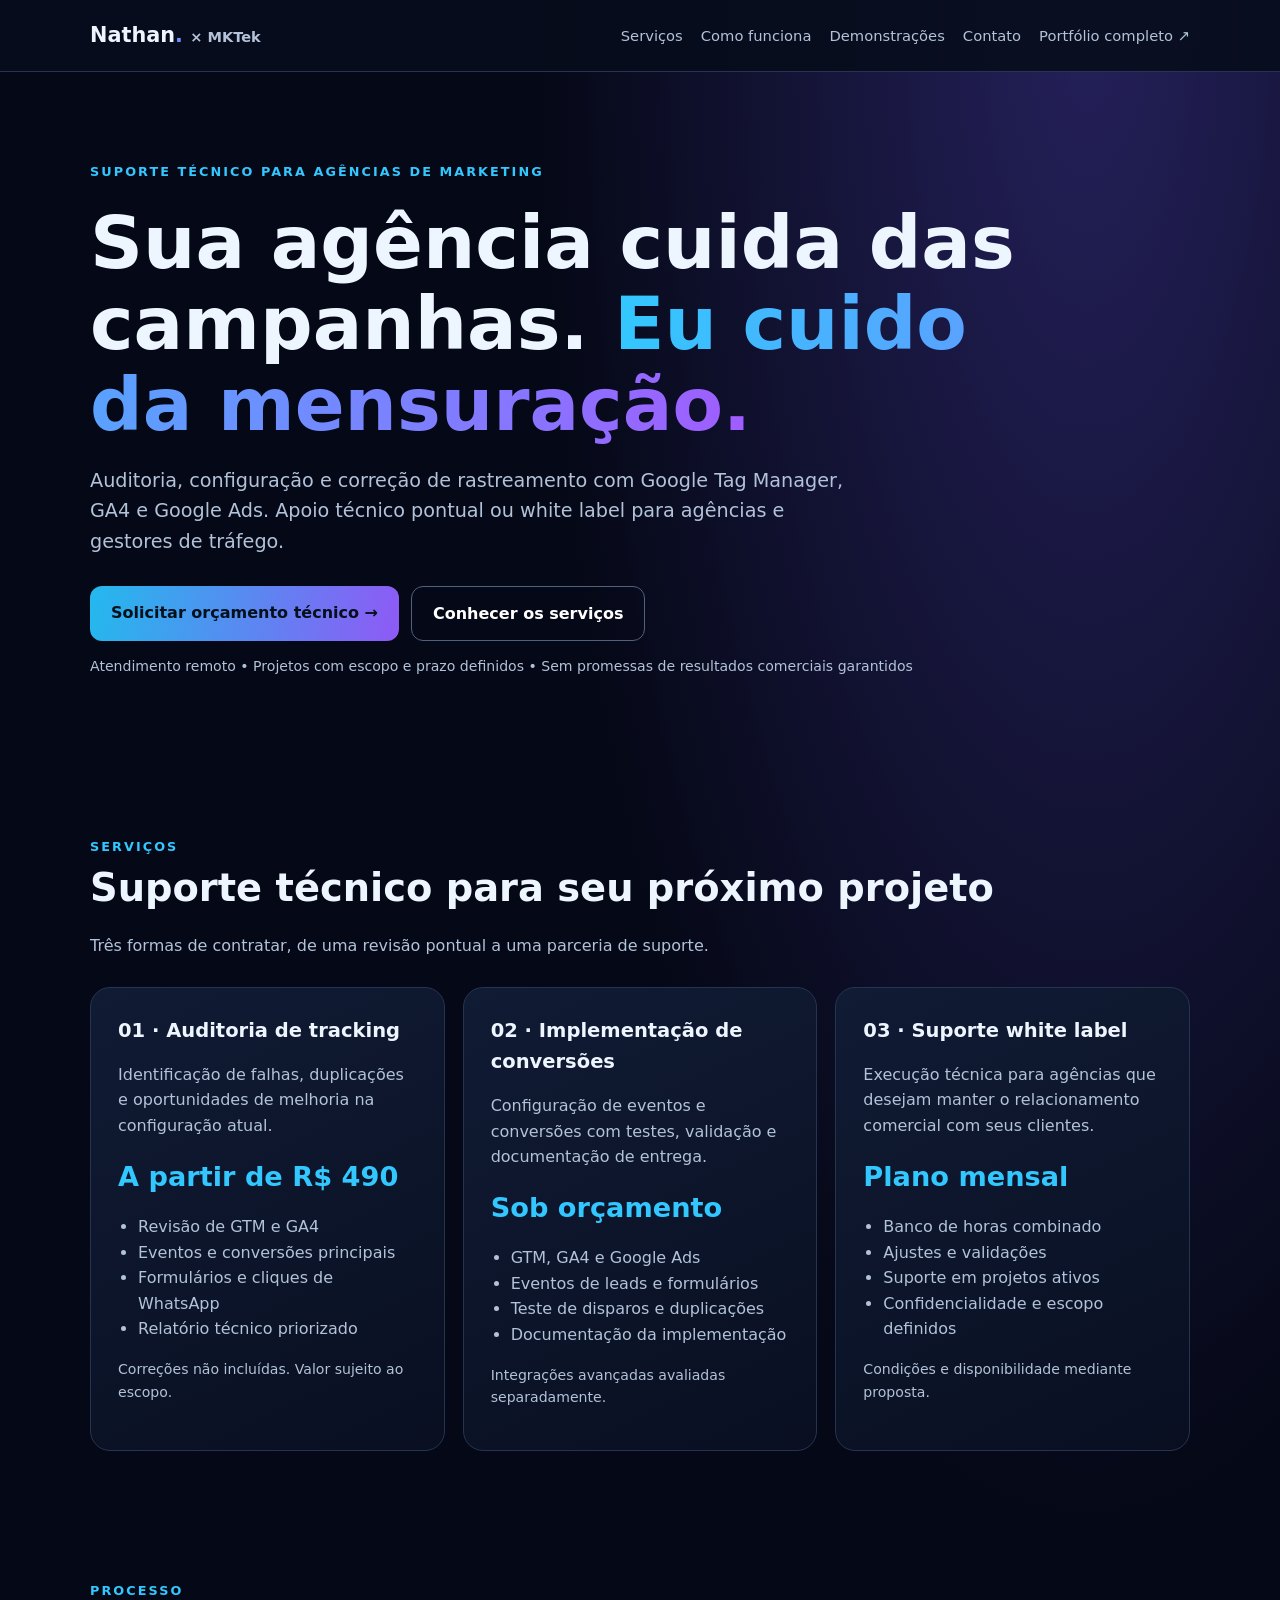
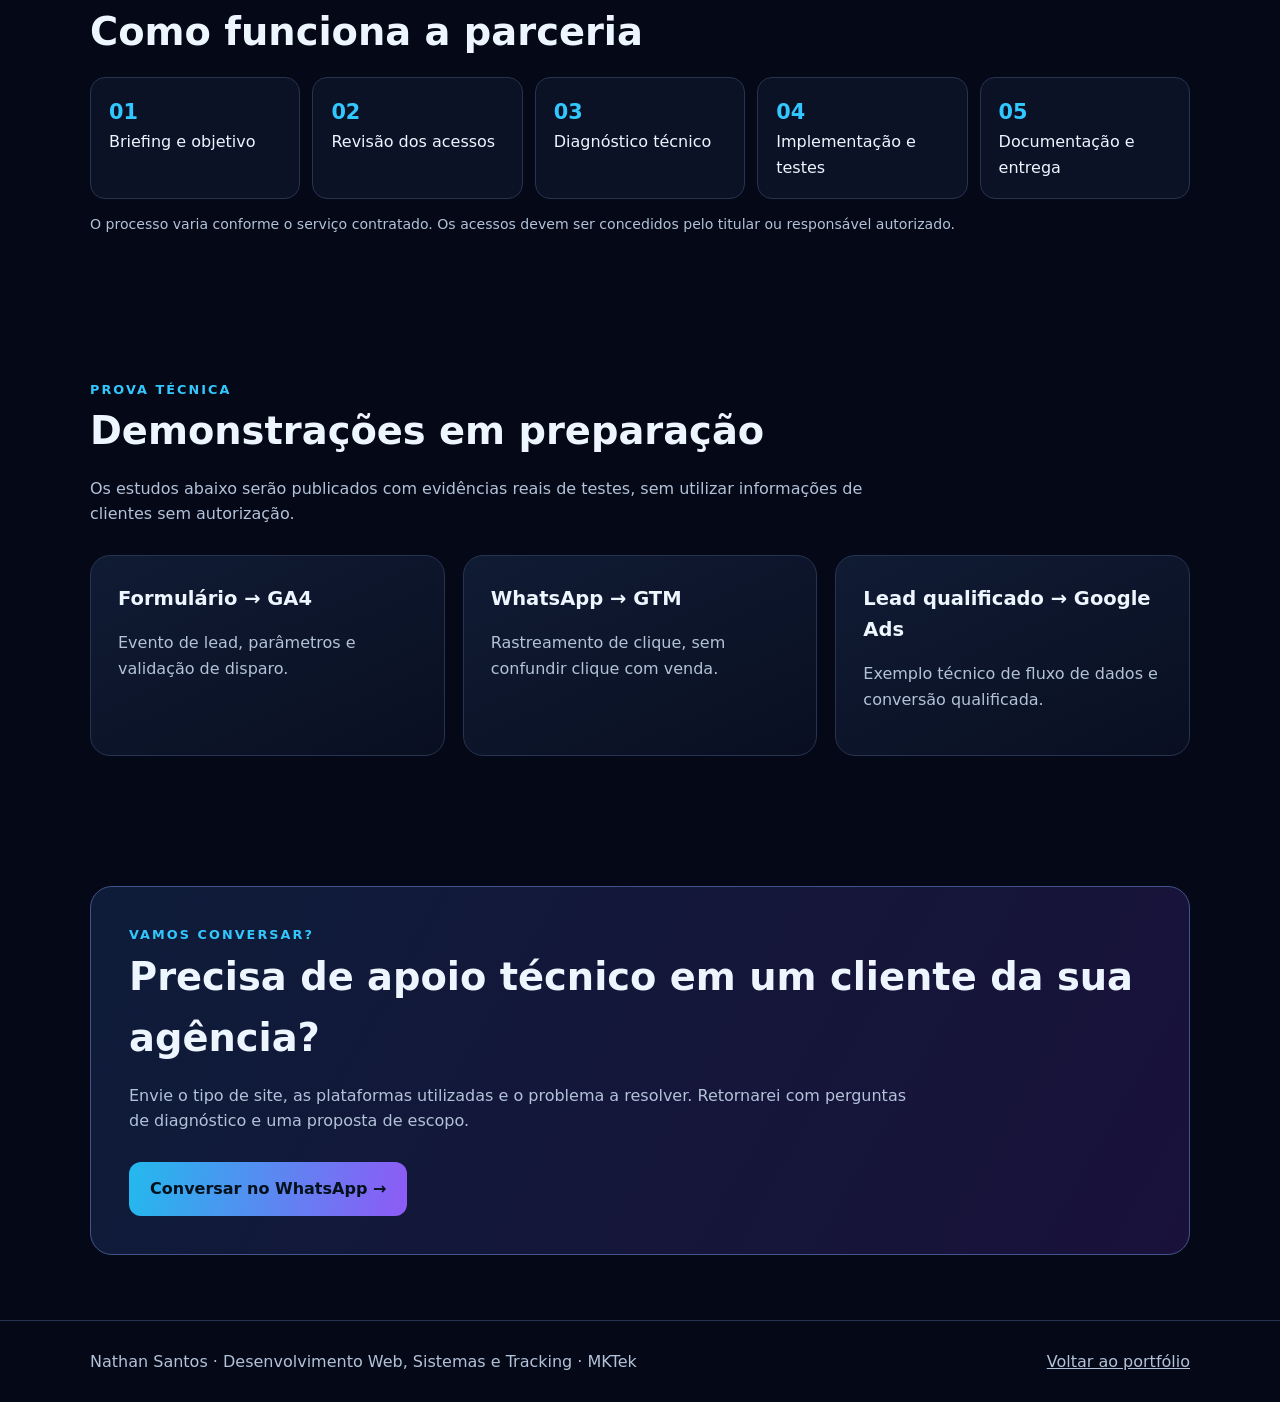
==== tracking.html @ 79e2ddb2 "Update tracking.html" ====
<!doctype html><html lang="pt-BR"><head>
  <!-- Google Tag Manager -->
<script>(function(w,d,s,l,i){w[l]=w[l]||[];w[l].push({'gtm.start':
new Date().getTime(),event:'gtm.js'});var f=d.getElementsByTagName(s)[0],
j=d.createElement(s),dl=l!='dataLayer'?'&l='+l:'';j.async=true;j.src=
'https://www.googletagmanager.com/gtm.js?id='+i+dl;f.parentNode.insertBefore(j,f);
})(window,document,'script','dataLayer','GTM-NJRKJF5J');</script>
<!-- End Google Tag Manager -->
  <meta charset="utf-8"><meta name="viewport" content="width=device-width,initial-scale=1">
<title>Tracking para Agências | Nathan Santos • MKTek</title>
<meta name="description" content="Suporte técnico em GTM, GA4, Google Ads e mensuração para agências de marketing. Auditoria, implementação e acompanhamento.">
<style>
:root{--bg:#050816;--card:#0d1428;--line:#273451;--txt:#edf5ff;--muted:#b2c2d8;--cyan:#32c8ff;--purple:#a15cff}
*{box-sizing:border-box}html{scroll-behavior:smooth}body{margin:0;background:radial-gradient(ellipse at 85% 0%,#24205a 0%,transparent 36%),var(--bg);color:var(--txt);font:16px/1.6 system-ui,-apple-system,Segoe UI,sans-serif}a{color:inherit}.wrap{width:min(1100px,92%);margin:auto}header{border-bottom:1px solid var(--line);background:#070d1ce8}nav{display:flex;align-items:center;justify-content:space-between;gap:16px;padding:19px 0}.brand{font-size:1.3rem;font-weight:800;text-decoration:none}.brand span,.grad{background:linear-gradient(95deg,var(--cyan),var(--purple));color:transparent;background-clip:text}.navlinks{display:flex;gap:18px;flex-wrap:wrap;font-size:.92rem}.navlinks a{text-decoration:none;color:var(--muted)}.navlinks a:hover{color:white}.hero{padding:90px 0 80px}.eyebrow{color:var(--cyan);font-weight:800;letter-spacing:.16em;font-size:.8rem}h1{font-size:clamp(2.4rem,6vw,4.6rem);line-height:1.1;max-width:940px;margin:20px 0}.lead{font-size:1.2rem;color:var(--muted);max-width:770px}.actions{display:flex;flex-wrap:wrap;gap:12px;margin-top:28px}.btn{display:inline-block;text-decoration:none;border-radius:12px;padding:14px 21px;background:linear-gradient(100deg,#23b9ed,#8e5af5);font-weight:800;color:#04111c}.btn.secondary{color:white;background:transparent;border:1px solid #52617c}section{padding:65px 0}h2{font-size:clamp(1.7rem,3vw,2.5rem);margin:0 0 14px}.intro{color:var(--muted);max-width:780px;margin:0 0 28px}.grid{display:grid;grid-template-columns:repeat(3,minmax(0,1fr));gap:18px}.card{background:linear-gradient(155deg,#101b34,#090f21);border:1px solid var(--line);border-radius:20px;padding:27px}.card h3{margin:0 0 10px;font-size:1.22rem}.card p,.card li{color:var(--muted)}.price{font-size:1.7rem;font-weight:800;color:var(--cyan);margin:14px 0}ul{padding-left:20px}.steps{display:grid;grid-template-columns:repeat(5,1fr);gap:12px}.step{border:1px solid var(--line);border-radius:15px;padding:18px;background:#0b1225}.step b{color:var(--cyan);display:block;font-size:1.3rem}.callout{padding:38px;border:1px solid #42558b;border-radius:22px;background:linear-gradient(120deg,#0e1c39,#19113a)}.small{font-size:.88rem;color:var(--muted)}footer{border-top:1px solid var(--line);padding:28px 0;color:var(--muted)}@media(max-width:800px){.grid{grid-template-columns:1fr}.steps{grid-template-columns:1fr 1fr}.hero{padding:60px 0}}@media(max-width:500px){.steps{grid-template-columns:1fr}nav{align-items:flex-start;flex-direction:column}}
</style></head><body>
  <!-- Google Tag Manager (noscript) -->
<noscript><iframe src="https://www.googletagmanager.com/ns.html?id=GTM-NJRKJF5J"
height="0" width="0" style="display:none;visibility:hidden"></iframe></noscript>
<!-- End Google Tag Manager (noscript) -->
<header><nav class="wrap"><a class="brand" href="https://nathanpsantos.github.io/Portfolio_Nathan/">Nathan<span>.</span> <small style="font-size:.7em;color:#b4c2da">× MKTek</small></a><div class="navlinks"><a href="#servicos">Serviços</a><a href="#processo">Como funciona</a><a href="#demonstracoes">Demonstrações</a><a href="#contato">Contato</a><a href="https://nathanpsantos.github.io/Portfolio_Nathan/">Portfólio completo ↗</a></div></nav></header>
<main><div class="wrap hero"><div class="eyebrow">SUPORTE TÉCNICO PARA AGÊNCIAS DE MARKETING</div><h1>Sua agência cuida das campanhas. <span class="grad">Eu cuido da mensuração.</span></h1><p class="lead">Auditoria, configuração e correção de rastreamento com Google Tag Manager, GA4 e Google Ads. Apoio técnico pontual ou white label para agências e gestores de tráfego.</p><div class="actions"><a class="btn" href="https://wa.me/5511998566270?text=Ol%C3%A1%2C%20Nathan%21%20Sou%20de%20uma%20ag%C3%AAncia%20de%20marketing%20e%20gostaria%20de%20conversar%20sobre%20suporte%20t%C3%A9cnico%20de%20tracking%20e%20mensura%C3%A7%C3%A3o." target="_blank" rel="noopener">Solicitar orçamento técnico →</a><a class="btn secondary" href="#servicos">Conhecer os serviços</a></div><p class="small">Atendimento remoto • Projetos com escopo e prazo definidos • Sem promessas de resultados comerciais garantidos</p></div>
<section id="servicos" class="wrap"><div class="eyebrow">SERVIÇOS</div><h2>Suporte técnico para seu próximo projeto</h2><p class="intro">Três formas de contratar, de uma revisão pontual a uma parceria de suporte.</p><div class="grid">
<article class="card"><h3>01 · Auditoria de tracking</h3><p>Identificação de falhas, duplicações e oportunidades de melhoria na configuração atual.</p><div class="price">A partir de R$ 490</div><ul><li>Revisão de GTM e GA4</li><li>Eventos e conversões principais</li><li>Formulários e cliques de WhatsApp</li><li>Relatório técnico priorizado</li></ul><p class="small">Correções não incluídas. Valor sujeito ao escopo.</p></article>
<article class="card"><h3>02 · Implementação de conversões</h3><p>Configuração de eventos e conversões com testes, validação e documentação de entrega.</p><div class="price">Sob orçamento</div><ul><li>GTM, GA4 e Google Ads</li><li>Eventos de leads e formulários</li><li>Teste de disparos e duplicações</li><li>Documentação da implementação</li></ul><p class="small">Integrações avançadas avaliadas separadamente.</p></article>
<article class="card"><h3>03 · Suporte white label</h3><p>Execução técnica para agências que desejam manter o relacionamento comercial com seus clientes.</p><div class="price">Plano mensal</div><ul><li>Banco de horas combinado</li><li>Ajustes e validações</li><li>Suporte em projetos ativos</li><li>Confidencialidade e escopo definidos</li></ul><p class="small">Condições e disponibilidade mediante proposta.</p></article>
</div></section>
<section id="processo" class="wrap"><div class="eyebrow">PROCESSO</div><h2>Como funciona a parceria</h2><div class="steps"><div class="step"><b>01</b>Briefing e objetivo</div><div class="step"><b>02</b>Revisão dos acessos</div><div class="step"><b>03</b>Diagnóstico técnico</div><div class="step"><b>04</b>Implementação e testes</div><div class="step"><b>05</b>Documentação e entrega</div></div><p class="small">O processo varia conforme o serviço contratado. Os acessos devem ser concedidos pelo titular ou responsável autorizado.</p></section>
<section id="demonstracoes" class="wrap"><div class="eyebrow">PROVA TÉCNICA</div><h2>Demonstrações em preparação</h2><p class="intro">Os estudos abaixo serão publicados com evidências reais de testes, sem utilizar informações de clientes sem autorização.</p><div class="grid"><div class="card"><h3>Formulário → GA4</h3><p>Evento de lead, parâmetros e validação de disparo.</p></div><div class="card"><h3>WhatsApp → GTM</h3><p>Rastreamento de clique, sem confundir clique com venda.</p></div><div class="card"><h3>Lead qualificado → Google Ads</h3><p>Exemplo técnico de fluxo de dados e conversão qualificada.</p></div></div></section>
<section id="contato" class="wrap"><div class="callout"><div class="eyebrow">VAMOS CONVERSAR?</div><h2>Precisa de apoio técnico em um cliente da sua agência?</h2><p class="intro">Envie o tipo de site, as plataformas utilizadas e o problema a resolver. Retornarei com perguntas de diagnóstico e uma proposta de escopo.</p><a class="btn" href="https://wa.me/5511998566270?text=Ol%C3%A1%2C%20Nathan%21%20Sou%20de%20uma%20ag%C3%AAncia%20de%20marketing%20e%20gostaria%20de%20conversar%20sobre%20suporte%20t%C3%A9cnico%20de%20tracking%20e%20mensura%C3%A7%C3%A3o." target="_blank" rel="noopener">Conversar no WhatsApp →</a></div></section></main>
<footer><div class="wrap">Nathan Santos · Desenvolvimento Web, Sistemas e Tracking · MKTek <span style="float:right"><a href="https://nathanpsantos.github.io/Portfolio_Nathan/">Voltar ao portfólio</a></span></div></footer>
</body></html>
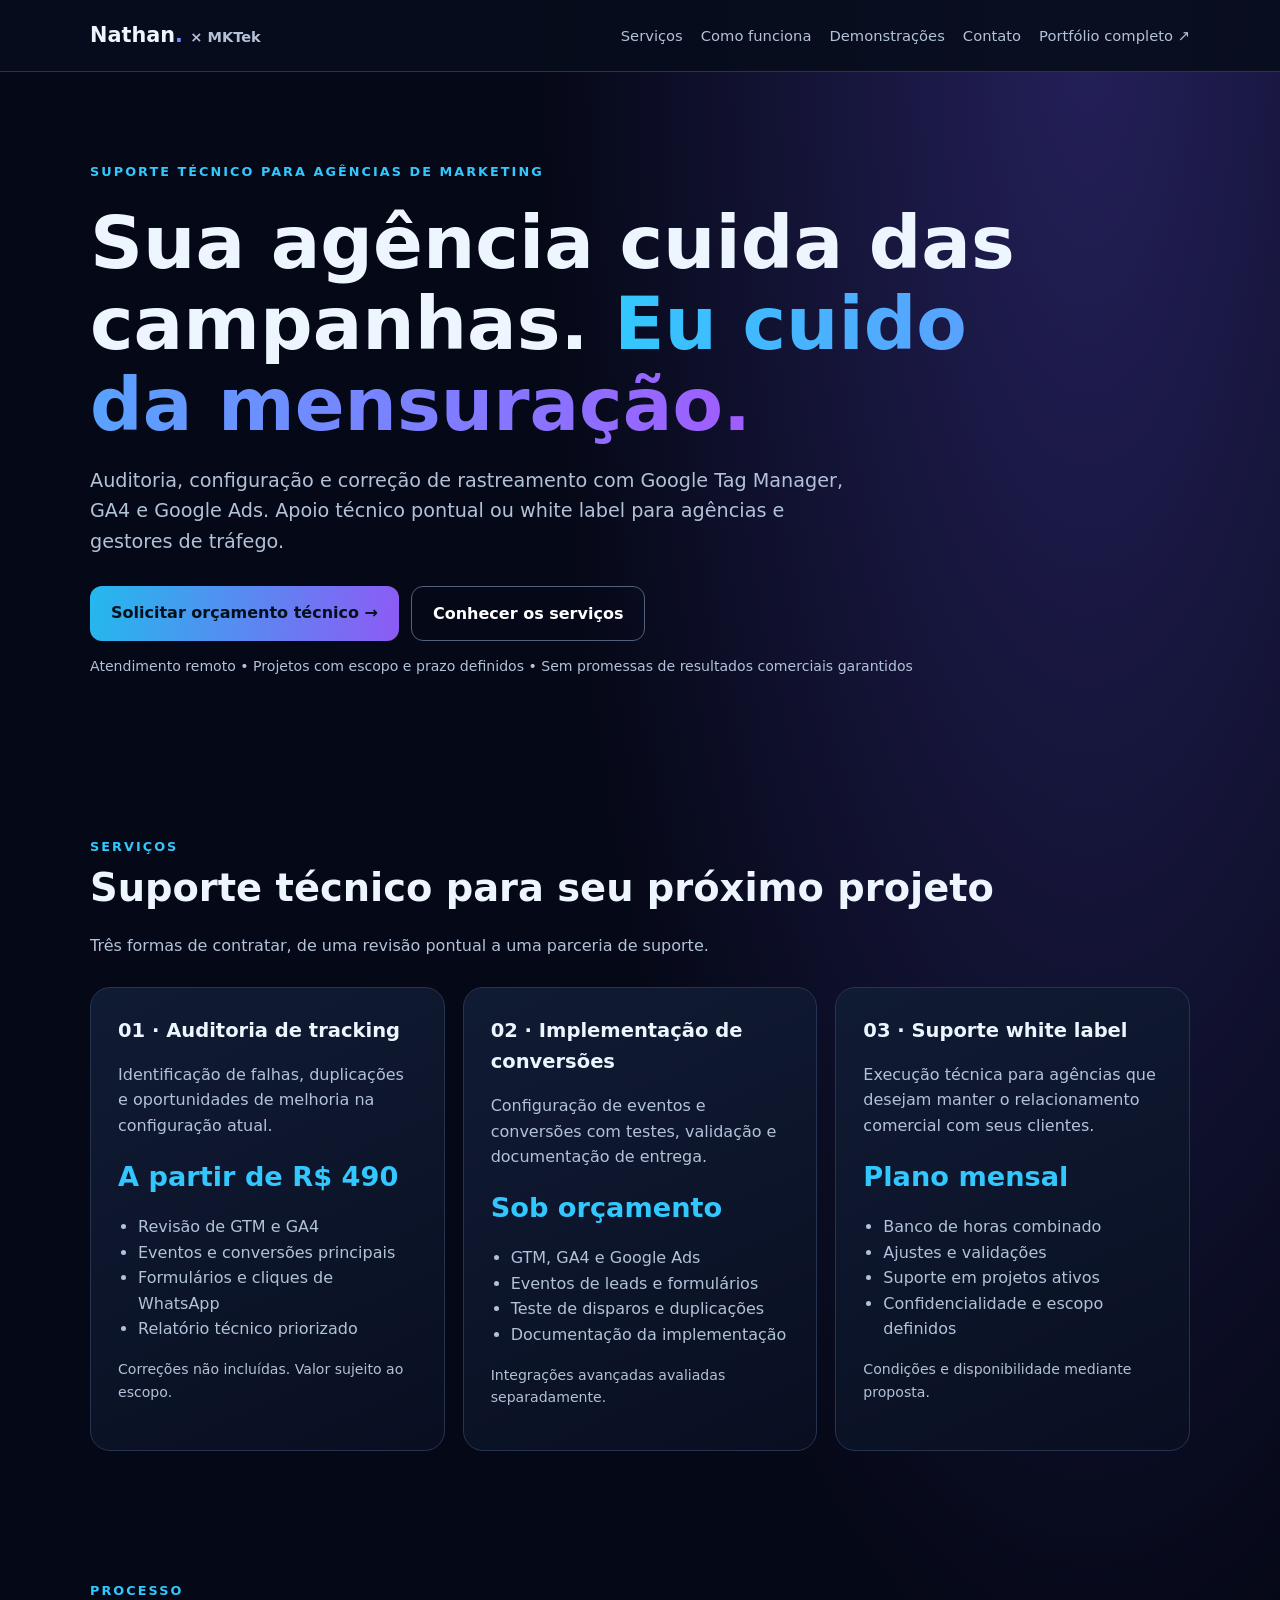
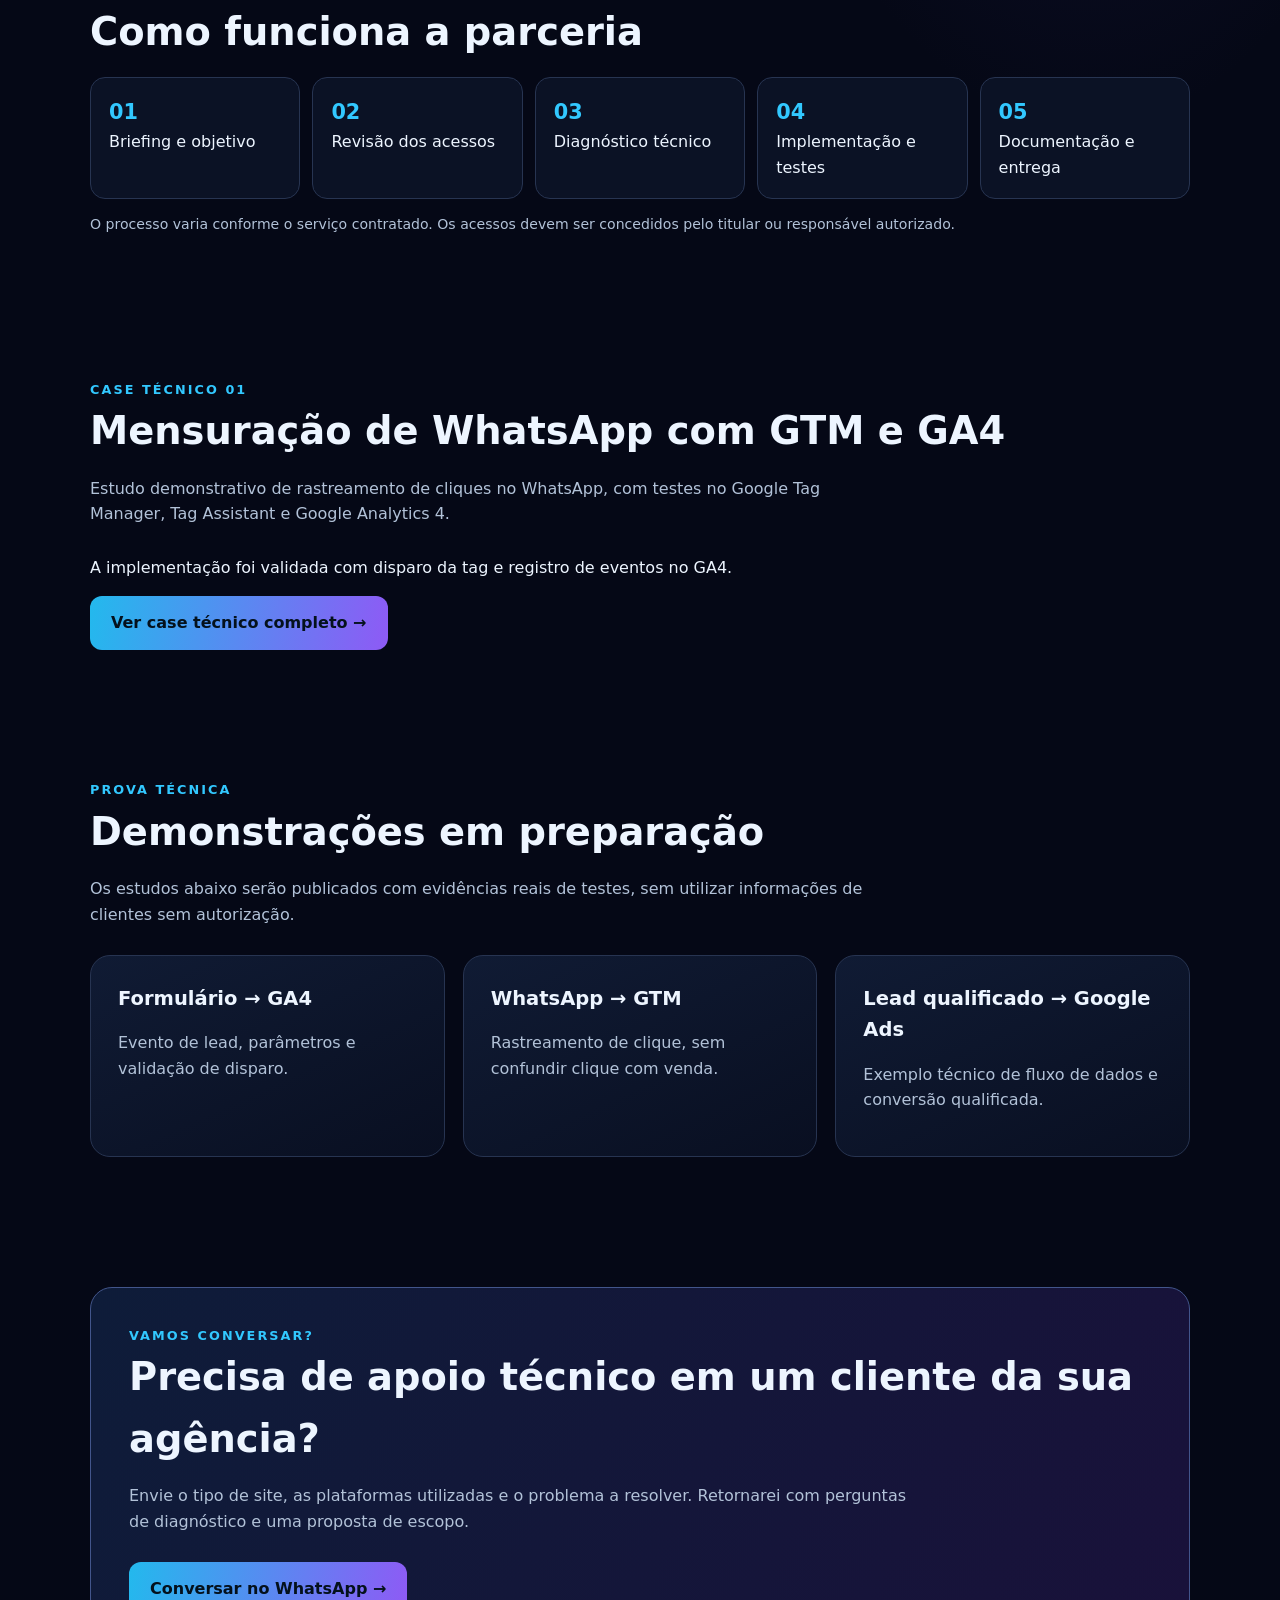
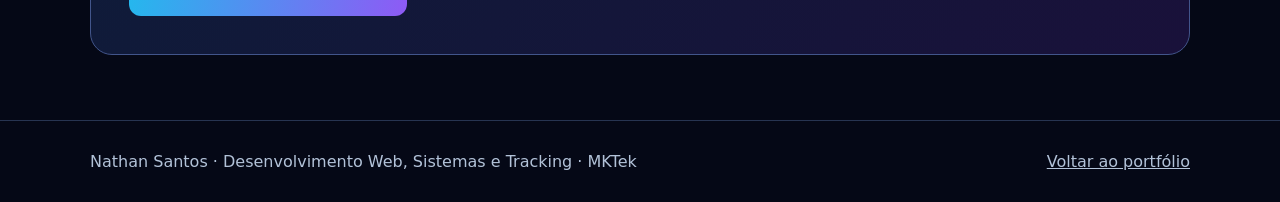
==== commit b0b09802: "Update tracking.html" ====
--- a/tracking.html
+++ b/tracking.html
@@ -25,6 +25,29 @@
 <article class="card"><h3>03 · Suporte white label</h3><p>Execução técnica para agências que desejam manter o relacionamento comercial com seus clientes.</p><div class="price">Plano mensal</div><ul><li>Banco de horas combinado</li><li>Ajustes e validações</li><li>Suporte em projetos ativos</li><li>Confidencialidade e escopo definidos</li></ul><p class="small">Condições e disponibilidade mediante proposta.</p></article>
 </div></section>
 <section id="processo" class="wrap"><div class="eyebrow">PROCESSO</div><h2>Como funciona a parceria</h2><div class="steps"><div class="step"><b>01</b>Briefing e objetivo</div><div class="step"><b>02</b>Revisão dos acessos</div><div class="step"><b>03</b>Diagnóstico técnico</div><div class="step"><b>04</b>Implementação e testes</div><div class="step"><b>05</b>Documentação e entrega</div></div><p class="small">O processo varia conforme o serviço contratado. Os acessos devem ser concedidos pelo titular ou responsável autorizado.</p></section>
+<section id="case-tecnico" class="wrap">
+  <div class="eyebrow">CASE TÉCNICO 01</div>
+
+  <h2>Mensuração de WhatsApp com GTM e GA4</h2>
+
+  <p class="intro">
+    Estudo demonstrativo de rastreamento de cliques
+    no WhatsApp, com testes no Google Tag Manager,
+    Tag Assistant e Google Analytics 4.
+  </p>
+
+  <p>
+    A implementação foi validada com disparo da tag
+    e registro de eventos no GA4.
+  </p>
+
+  <a
+    href="case-tracking-whatsapp.html"
+    class="btn"
+  >
+    Ver case técnico completo →
+  </a>
+</section>
 <section id="demonstracoes" class="wrap"><div class="eyebrow">PROVA TÉCNICA</div><h2>Demonstrações em preparação</h2><p class="intro">Os estudos abaixo serão publicados com evidências reais de testes, sem utilizar informações de clientes sem autorização.</p><div class="grid"><div class="card"><h3>Formulário → GA4</h3><p>Evento de lead, parâmetros e validação de disparo.</p></div><div class="card"><h3>WhatsApp → GTM</h3><p>Rastreamento de clique, sem confundir clique com venda.</p></div><div class="card"><h3>Lead qualificado → Google Ads</h3><p>Exemplo técnico de fluxo de dados e conversão qualificada.</p></div></div></section>
 <section id="contato" class="wrap"><div class="callout"><div class="eyebrow">VAMOS CONVERSAR?</div><h2>Precisa de apoio técnico em um cliente da sua agência?</h2><p class="intro">Envie o tipo de site, as plataformas utilizadas e o problema a resolver. Retornarei com perguntas de diagnóstico e uma proposta de escopo.</p><a class="btn" href="https://wa.me/5511998566270?text=Ol%C3%A1%2C%20Nathan%21%20Sou%20de%20uma%20ag%C3%AAncia%20de%20marketing%20e%20gostaria%20de%20conversar%20sobre%20suporte%20t%C3%A9cnico%20de%20tracking%20e%20mensura%C3%A7%C3%A3o." target="_blank" rel="noopener">Conversar no WhatsApp →</a></div></section></main>
 <footer><div class="wrap">Nathan Santos · Desenvolvimento Web, Sistemas e Tracking · MKTek <span style="float:right"><a href="https://nathanpsantos.github.io/Portfolio_Nathan/">Voltar ao portfólio</a></span></div></footer>
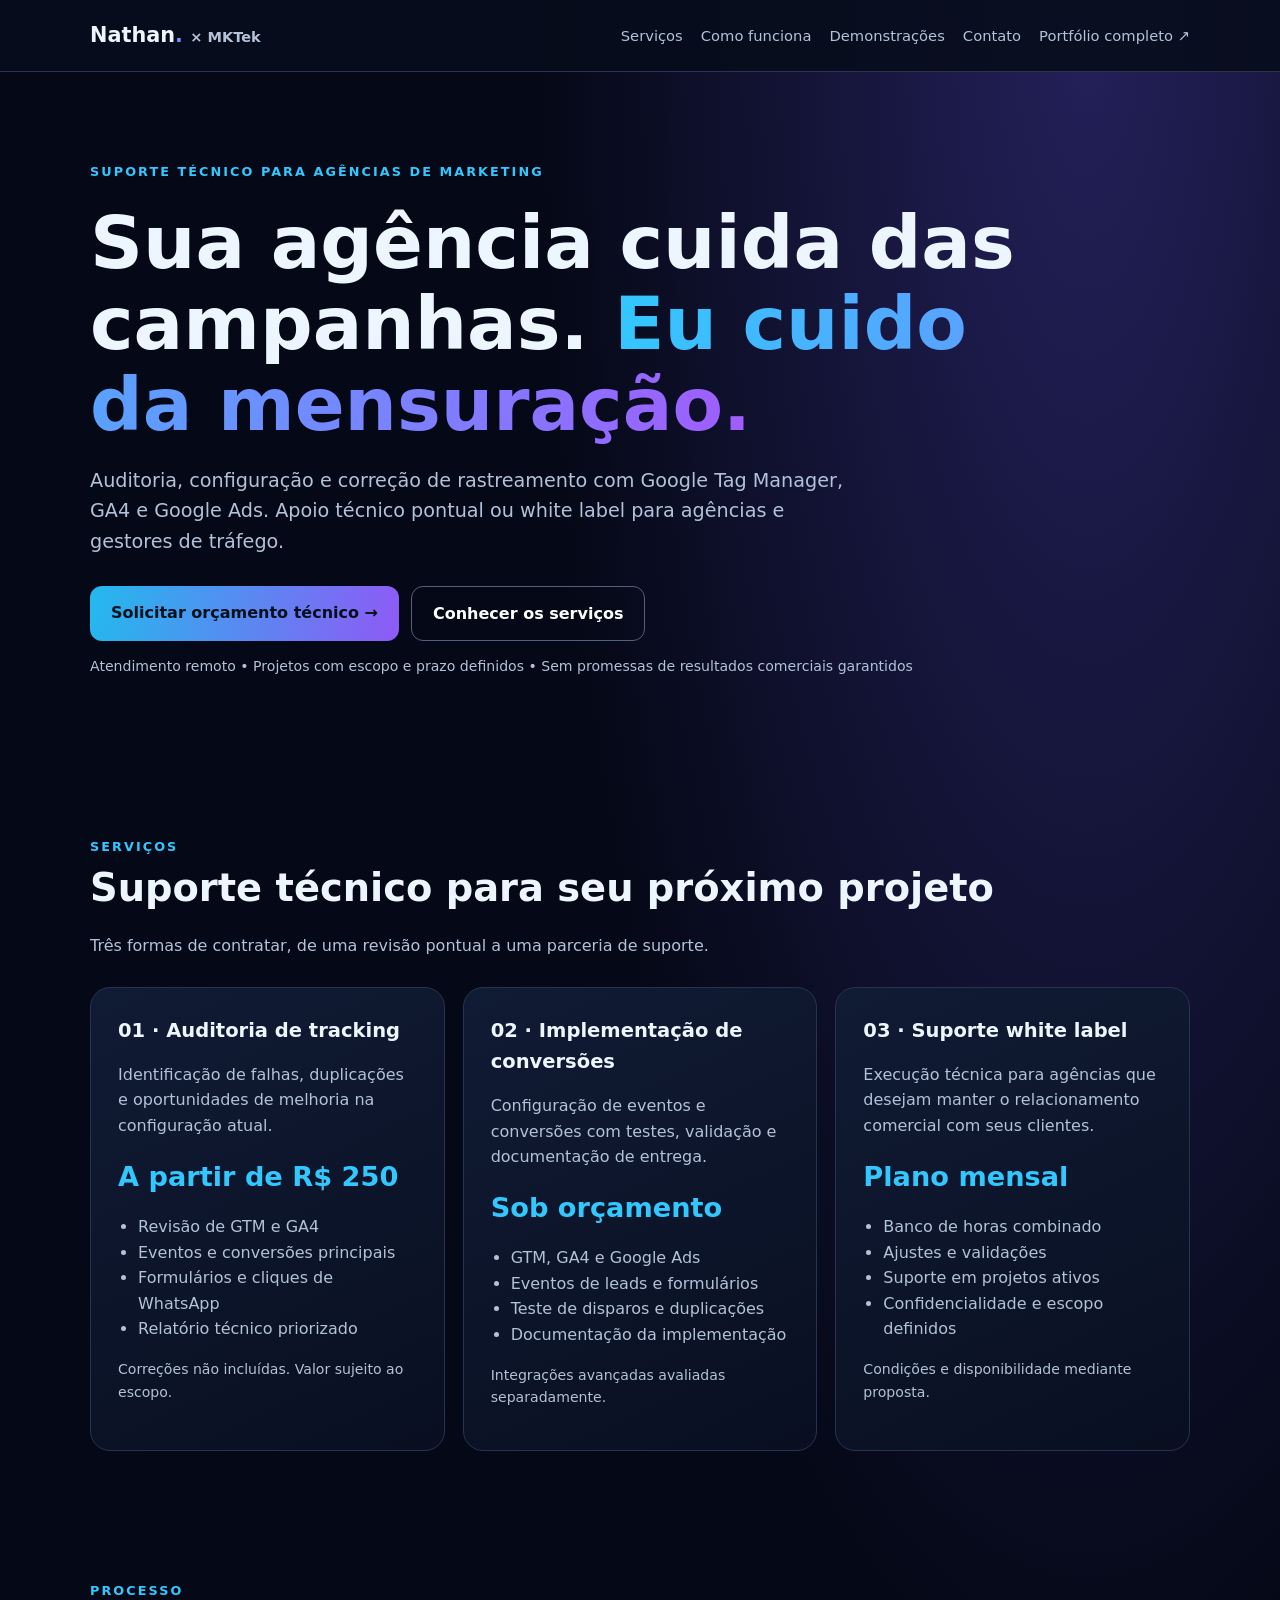
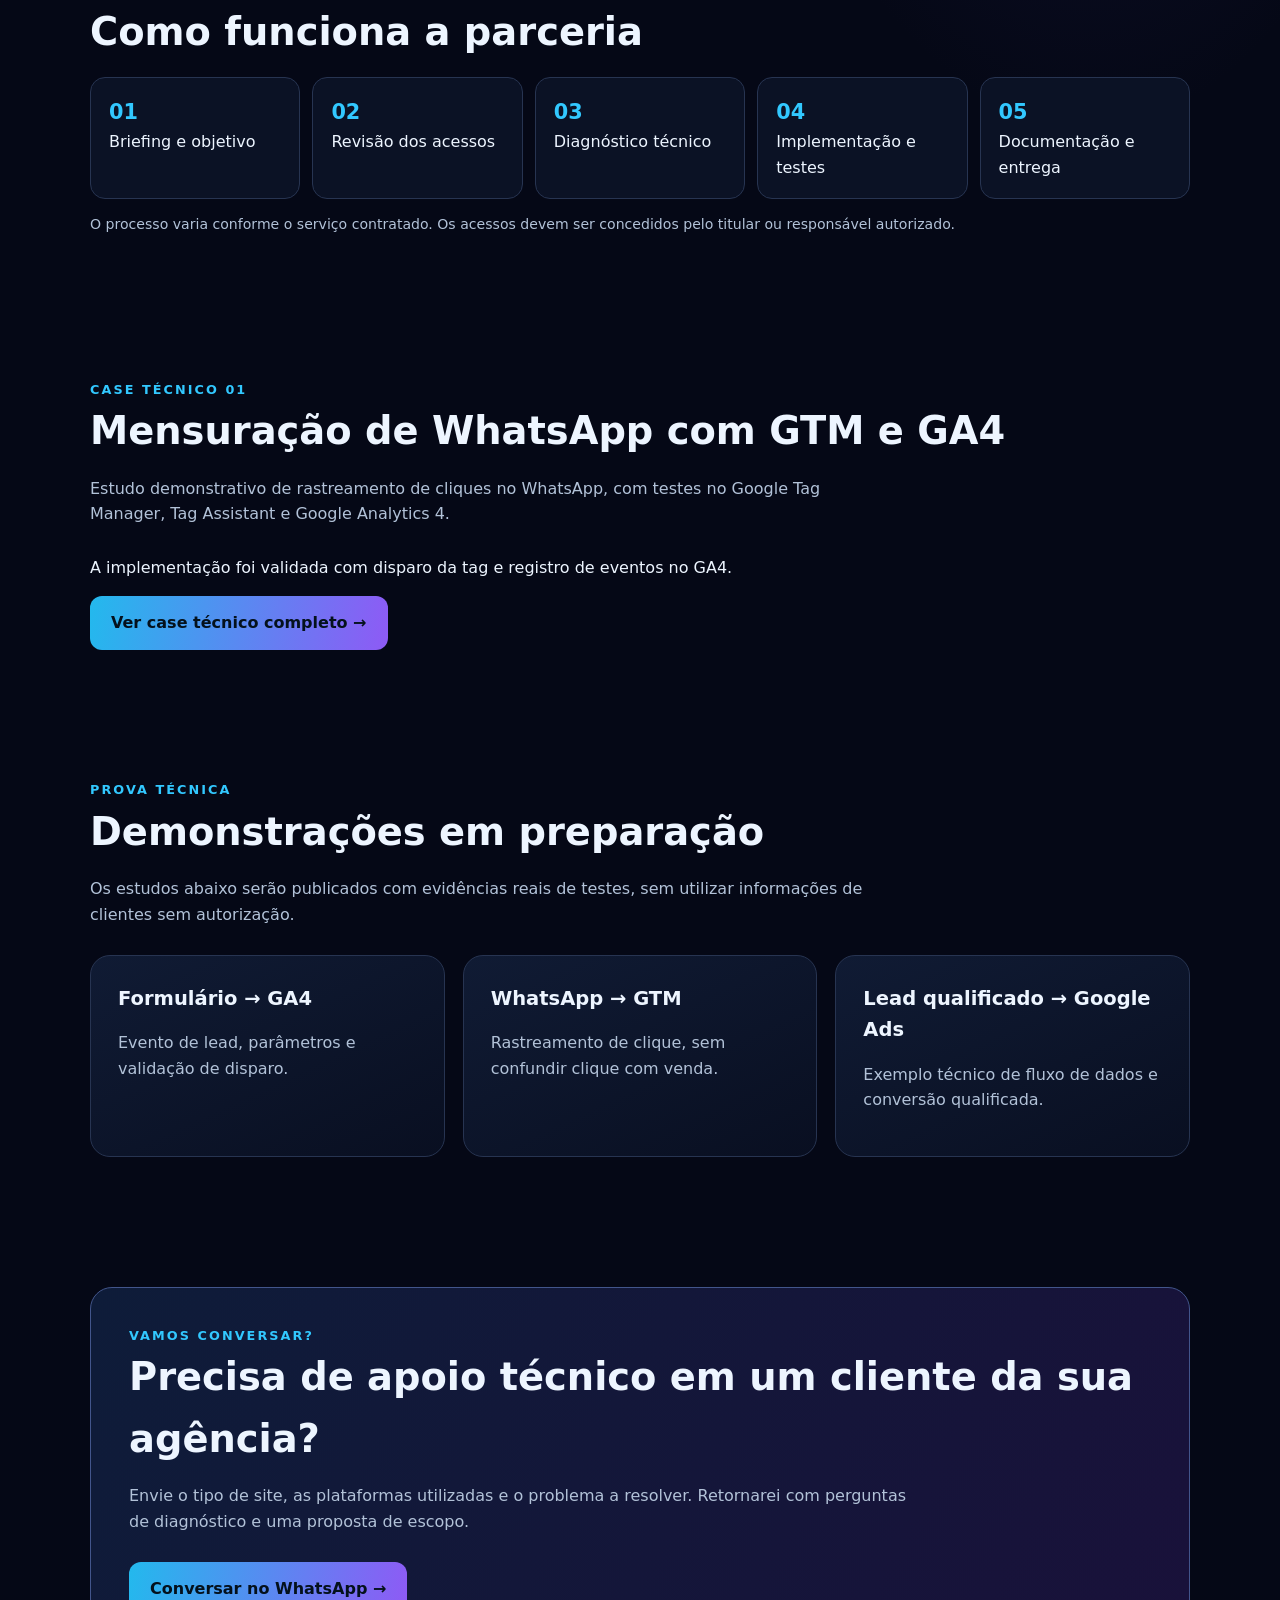
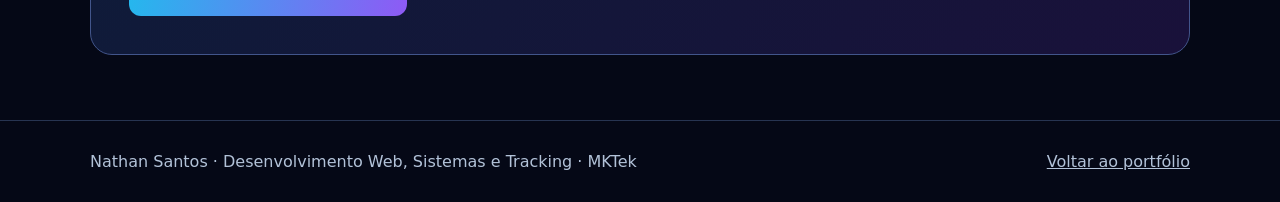
==== commit ddc103cd: "Update tracking.html" ====
--- a/tracking.html
+++ b/tracking.html
@@ -20,7 +20,7 @@
 <header><nav class="wrap"><a class="brand" href="https://nathanpsantos.github.io/Portfolio_Nathan/">Nathan<span>.</span> <small style="font-size:.7em;color:#b4c2da">× MKTek</small></a><div class="navlinks"><a href="#servicos">Serviços</a><a href="#processo">Como funciona</a><a href="#demonstracoes">Demonstrações</a><a href="#contato">Contato</a><a href="https://nathanpsantos.github.io/Portfolio_Nathan/">Portfólio completo ↗</a></div></nav></header>
 <main><div class="wrap hero"><div class="eyebrow">SUPORTE TÉCNICO PARA AGÊNCIAS DE MARKETING</div><h1>Sua agência cuida das campanhas. <span class="grad">Eu cuido da mensuração.</span></h1><p class="lead">Auditoria, configuração e correção de rastreamento com Google Tag Manager, GA4 e Google Ads. Apoio técnico pontual ou white label para agências e gestores de tráfego.</p><div class="actions"><a class="btn" href="https://wa.me/5511998566270?text=Ol%C3%A1%2C%20Nathan%21%20Sou%20de%20uma%20ag%C3%AAncia%20de%20marketing%20e%20gostaria%20de%20conversar%20sobre%20suporte%20t%C3%A9cnico%20de%20tracking%20e%20mensura%C3%A7%C3%A3o." target="_blank" rel="noopener">Solicitar orçamento técnico →</a><a class="btn secondary" href="#servicos">Conhecer os serviços</a></div><p class="small">Atendimento remoto • Projetos com escopo e prazo definidos • Sem promessas de resultados comerciais garantidos</p></div>
 <section id="servicos" class="wrap"><div class="eyebrow">SERVIÇOS</div><h2>Suporte técnico para seu próximo projeto</h2><p class="intro">Três formas de contratar, de uma revisão pontual a uma parceria de suporte.</p><div class="grid">
-<article class="card"><h3>01 · Auditoria de tracking</h3><p>Identificação de falhas, duplicações e oportunidades de melhoria na configuração atual.</p><div class="price">A partir de R$ 490</div><ul><li>Revisão de GTM e GA4</li><li>Eventos e conversões principais</li><li>Formulários e cliques de WhatsApp</li><li>Relatório técnico priorizado</li></ul><p class="small">Correções não incluídas. Valor sujeito ao escopo.</p></article>
+<article class="card"><h3>01 · Auditoria de tracking</h3><p>Identificação de falhas, duplicações e oportunidades de melhoria na configuração atual.</p><div class="price">A partir de R$ 250</div><ul><li>Revisão de GTM e GA4</li><li>Eventos e conversões principais</li><li>Formulários e cliques de WhatsApp</li><li>Relatório técnico priorizado</li></ul><p class="small">Correções não incluídas. Valor sujeito ao escopo.</p></article>
 <article class="card"><h3>02 · Implementação de conversões</h3><p>Configuração de eventos e conversões com testes, validação e documentação de entrega.</p><div class="price">Sob orçamento</div><ul><li>GTM, GA4 e Google Ads</li><li>Eventos de leads e formulários</li><li>Teste de disparos e duplicações</li><li>Documentação da implementação</li></ul><p class="small">Integrações avançadas avaliadas separadamente.</p></article>
 <article class="card"><h3>03 · Suporte white label</h3><p>Execução técnica para agências que desejam manter o relacionamento comercial com seus clientes.</p><div class="price">Plano mensal</div><ul><li>Banco de horas combinado</li><li>Ajustes e validações</li><li>Suporte em projetos ativos</li><li>Confidencialidade e escopo definidos</li></ul><p class="small">Condições e disponibilidade mediante proposta.</p></article>
 </div></section>
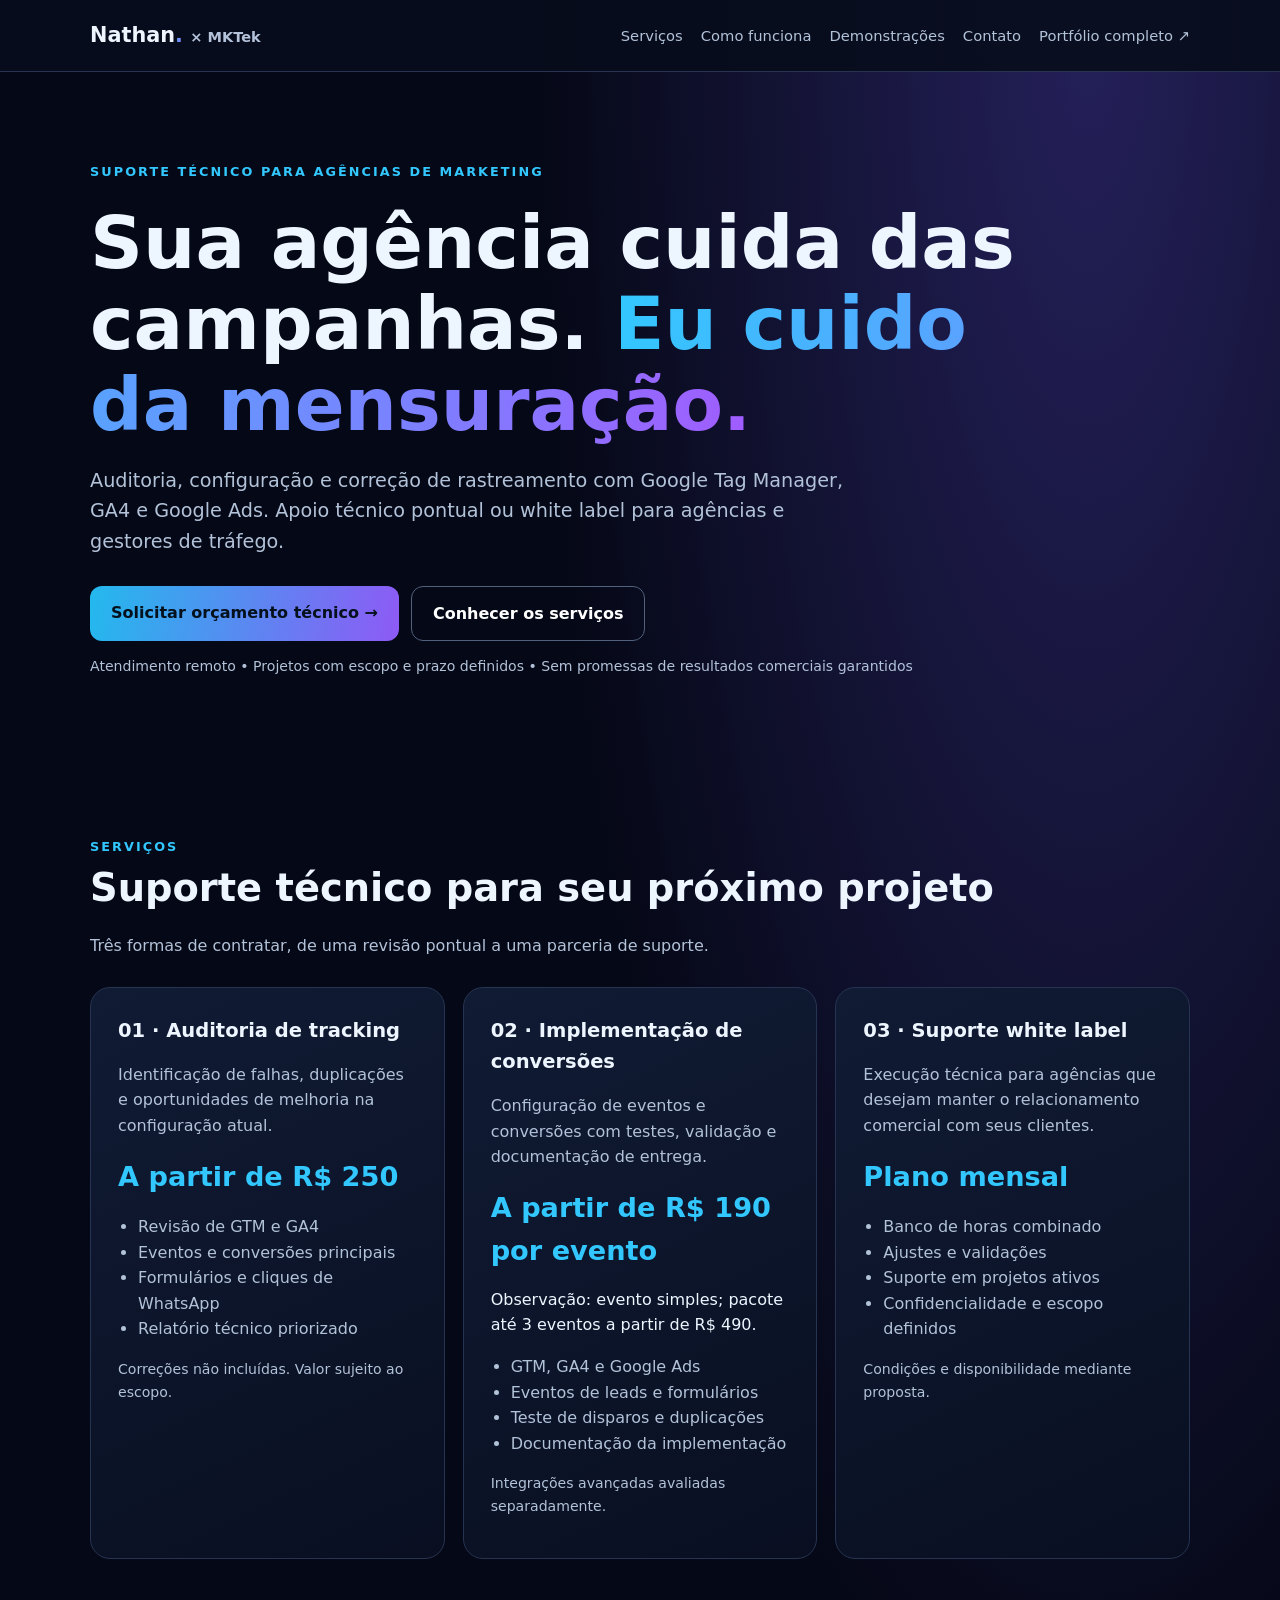
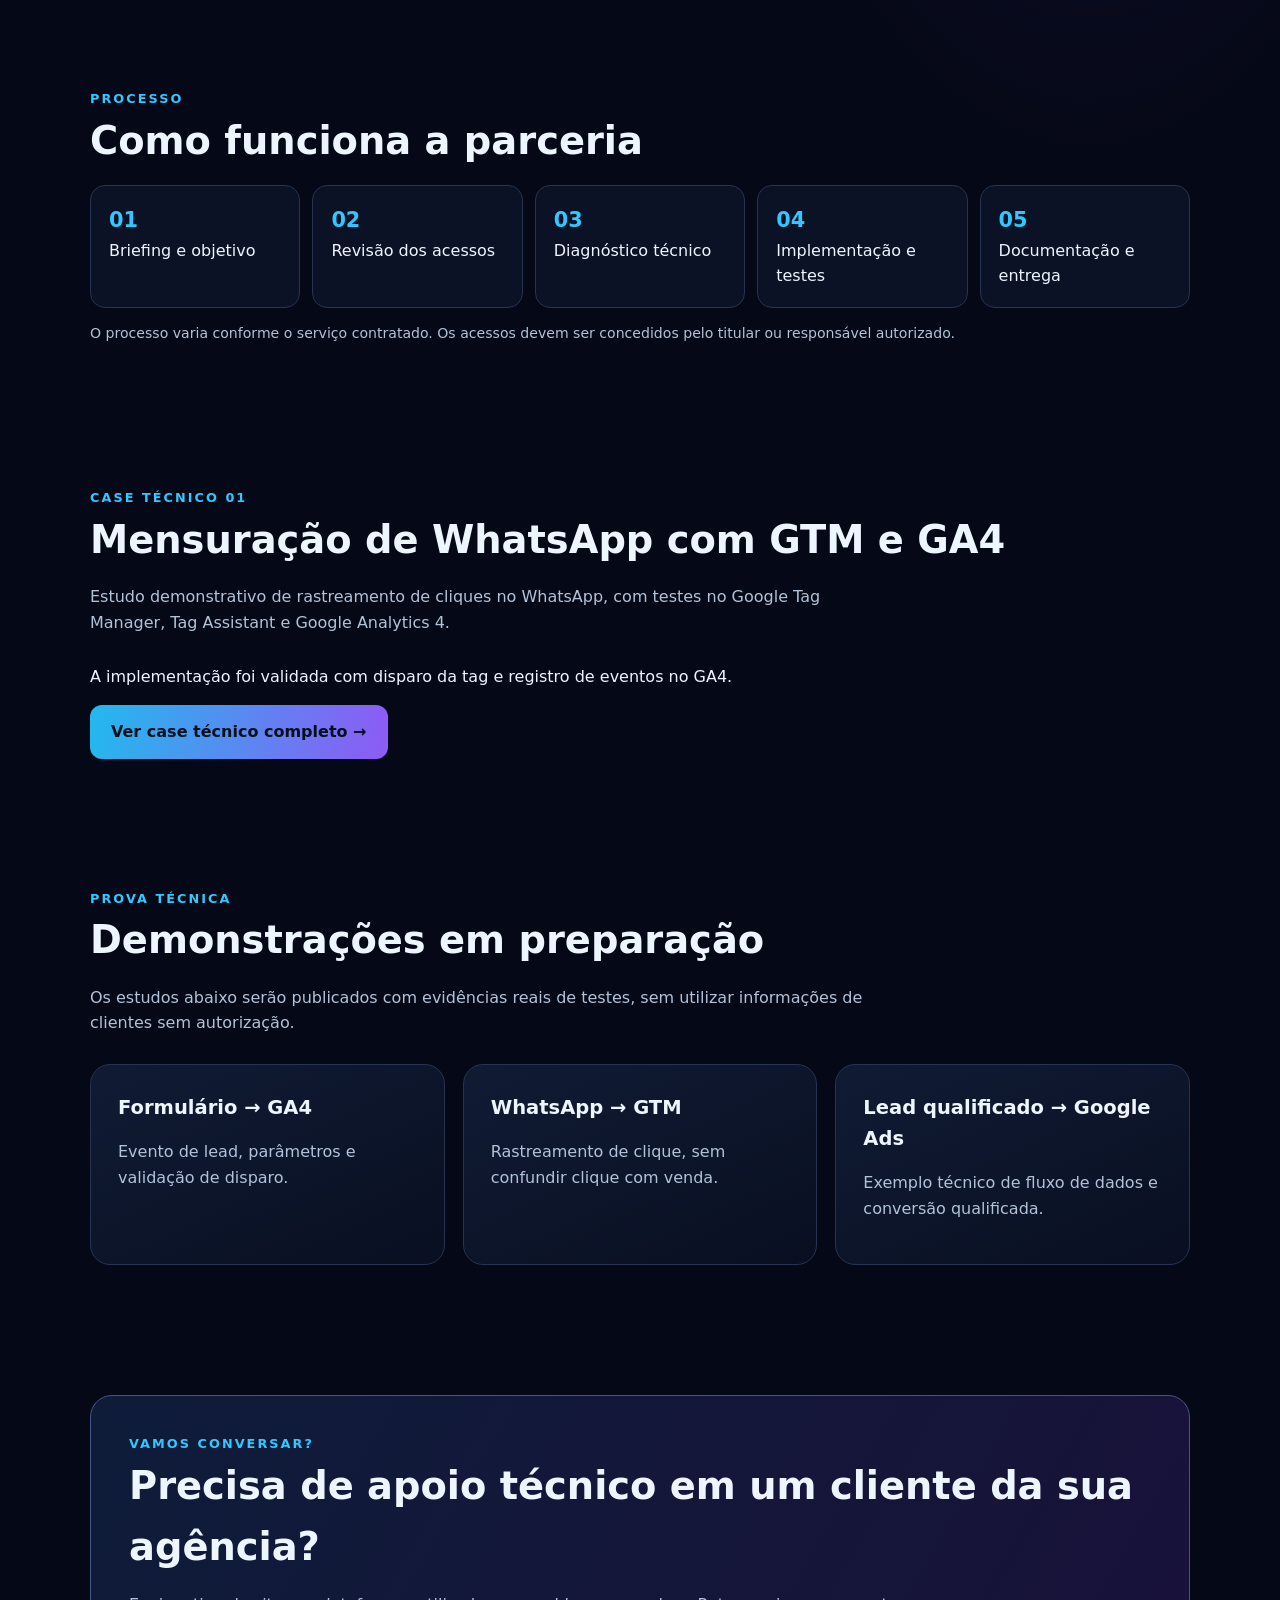
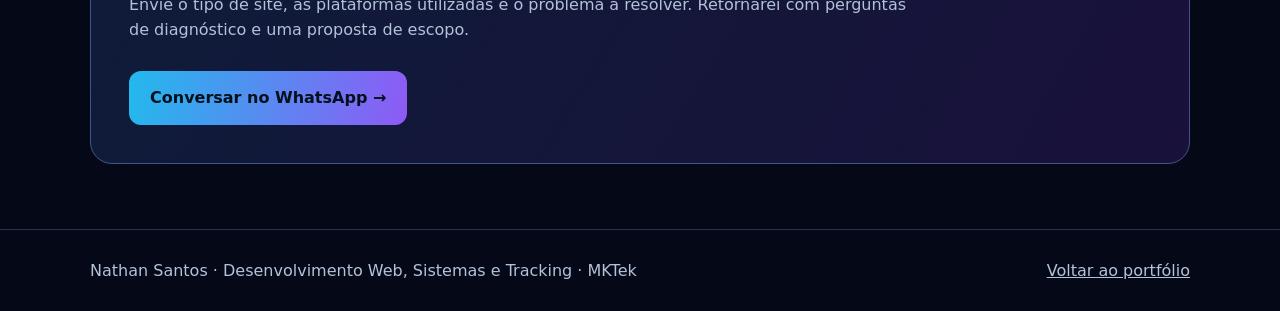
==== commit 69b579c0: "Update tracking.html" ====
--- a/tracking.html
+++ b/tracking.html
@@ -21,7 +21,7 @@
 <main><div class="wrap hero"><div class="eyebrow">SUPORTE TÉCNICO PARA AGÊNCIAS DE MARKETING</div><h1>Sua agência cuida das campanhas. <span class="grad">Eu cuido da mensuração.</span></h1><p class="lead">Auditoria, configuração e correção de rastreamento com Google Tag Manager, GA4 e Google Ads. Apoio técnico pontual ou white label para agências e gestores de tráfego.</p><div class="actions"><a class="btn" href="https://wa.me/5511998566270?text=Ol%C3%A1%2C%20Nathan%21%20Sou%20de%20uma%20ag%C3%AAncia%20de%20marketing%20e%20gostaria%20de%20conversar%20sobre%20suporte%20t%C3%A9cnico%20de%20tracking%20e%20mensura%C3%A7%C3%A3o." target="_blank" rel="noopener">Solicitar orçamento técnico →</a><a class="btn secondary" href="#servicos">Conhecer os serviços</a></div><p class="small">Atendimento remoto • Projetos com escopo e prazo definidos • Sem promessas de resultados comerciais garantidos</p></div>
 <section id="servicos" class="wrap"><div class="eyebrow">SERVIÇOS</div><h2>Suporte técnico para seu próximo projeto</h2><p class="intro">Três formas de contratar, de uma revisão pontual a uma parceria de suporte.</p><div class="grid">
 <article class="card"><h3>01 · Auditoria de tracking</h3><p>Identificação de falhas, duplicações e oportunidades de melhoria na configuração atual.</p><div class="price">A partir de R$ 250</div><ul><li>Revisão de GTM e GA4</li><li>Eventos e conversões principais</li><li>Formulários e cliques de WhatsApp</li><li>Relatório técnico priorizado</li></ul><p class="small">Correções não incluídas. Valor sujeito ao escopo.</p></article>
-<article class="card"><h3>02 · Implementação de conversões</h3><p>Configuração de eventos e conversões com testes, validação e documentação de entrega.</p><div class="price">Sob orçamento</div><ul><li>GTM, GA4 e Google Ads</li><li>Eventos de leads e formulários</li><li>Teste de disparos e duplicações</li><li>Documentação da implementação</li></ul><p class="small">Integrações avançadas avaliadas separadamente.</p></article>
+<article class="card"><h3>02 · Implementação de conversões</h3><p>Configuração de eventos e conversões com testes, validação e documentação de entrega.</p><div class="price">A partir de R$ 190 por evento</div>Observação: evento simples; pacote até 3 eventos a partir de R$ 490.<ul><li>GTM, GA4 e Google Ads</li><li>Eventos de leads e formulários</li><li>Teste de disparos e duplicações</li><li>Documentação da implementação</li></ul><p class="small">Integrações avançadas avaliadas separadamente.</p></article>
 <article class="card"><h3>03 · Suporte white label</h3><p>Execução técnica para agências que desejam manter o relacionamento comercial com seus clientes.</p><div class="price">Plano mensal</div><ul><li>Banco de horas combinado</li><li>Ajustes e validações</li><li>Suporte em projetos ativos</li><li>Confidencialidade e escopo definidos</li></ul><p class="small">Condições e disponibilidade mediante proposta.</p></article>
 </div></section>
 <section id="processo" class="wrap"><div class="eyebrow">PROCESSO</div><h2>Como funciona a parceria</h2><div class="steps"><div class="step"><b>01</b>Briefing e objetivo</div><div class="step"><b>02</b>Revisão dos acessos</div><div class="step"><b>03</b>Diagnóstico técnico</div><div class="step"><b>04</b>Implementação e testes</div><div class="step"><b>05</b>Documentação e entrega</div></div><p class="small">O processo varia conforme o serviço contratado. Os acessos devem ser concedidos pelo titular ou responsável autorizado.</p></section>
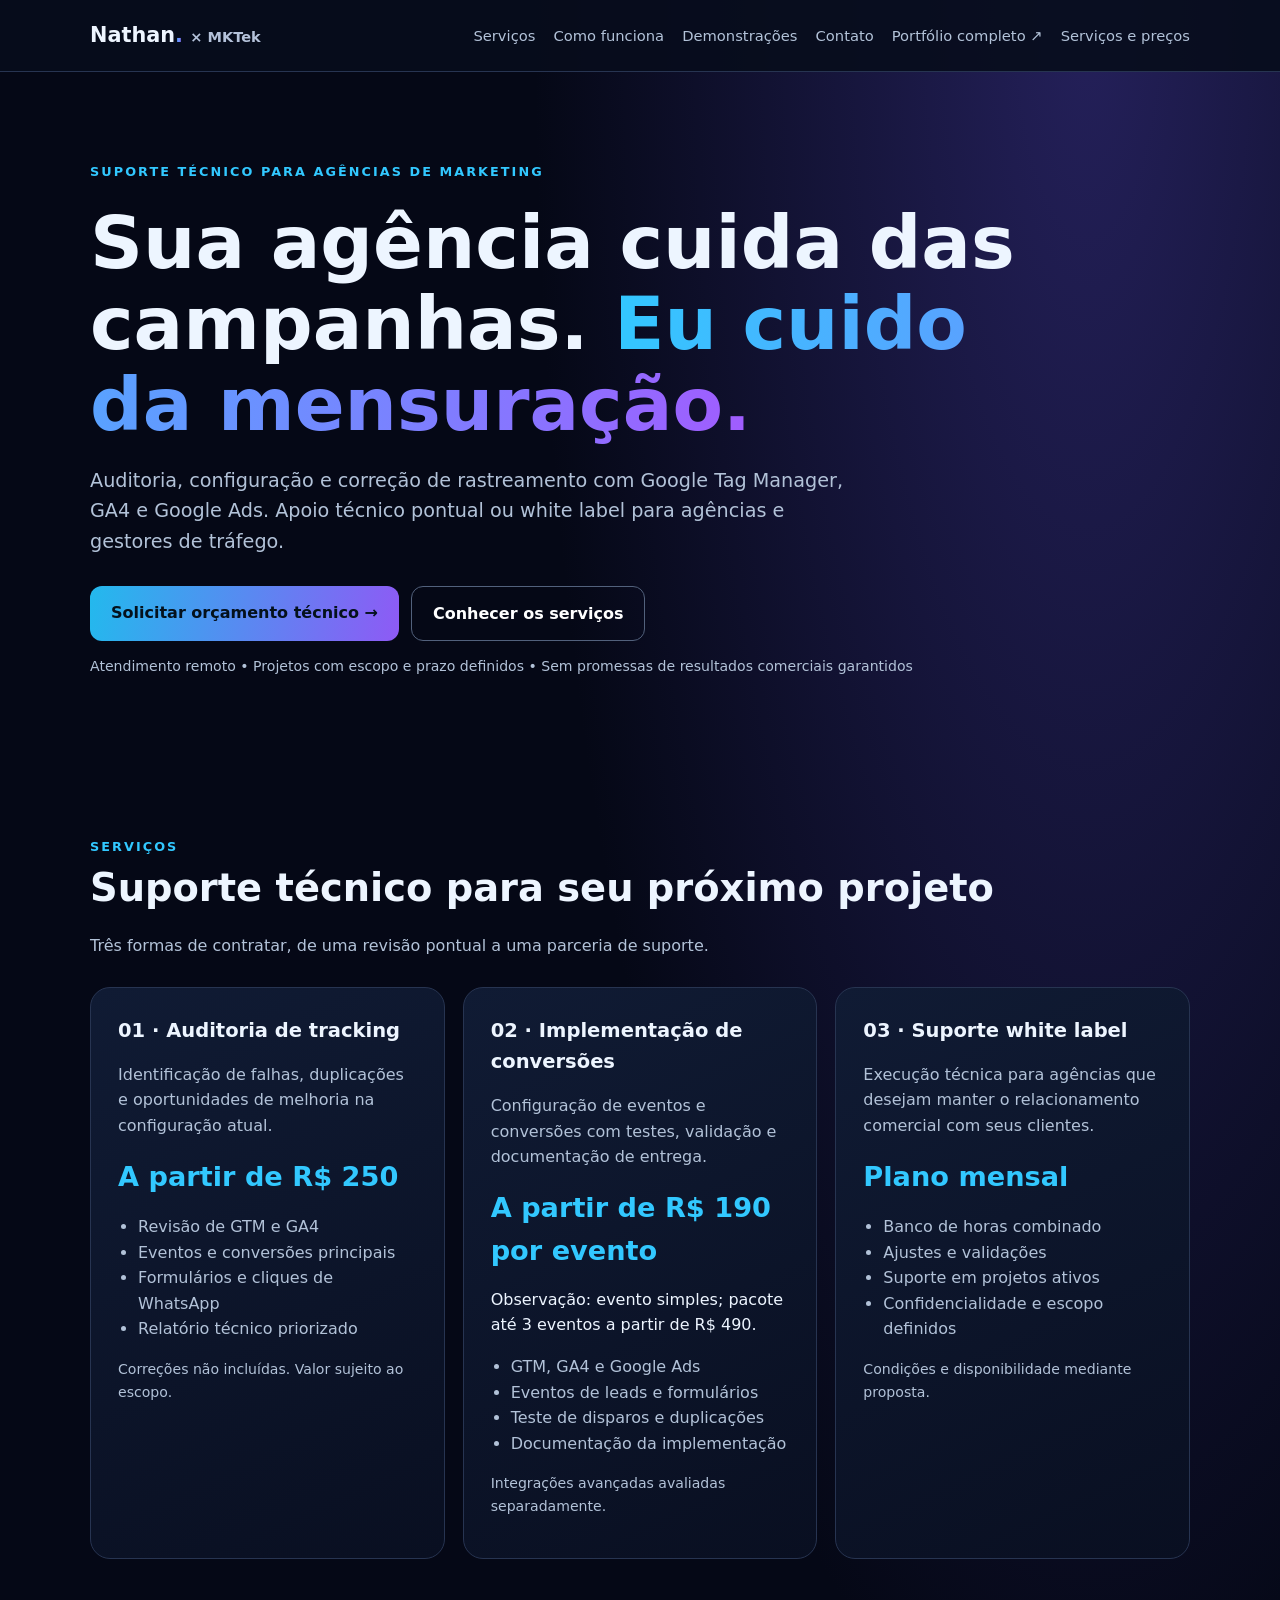
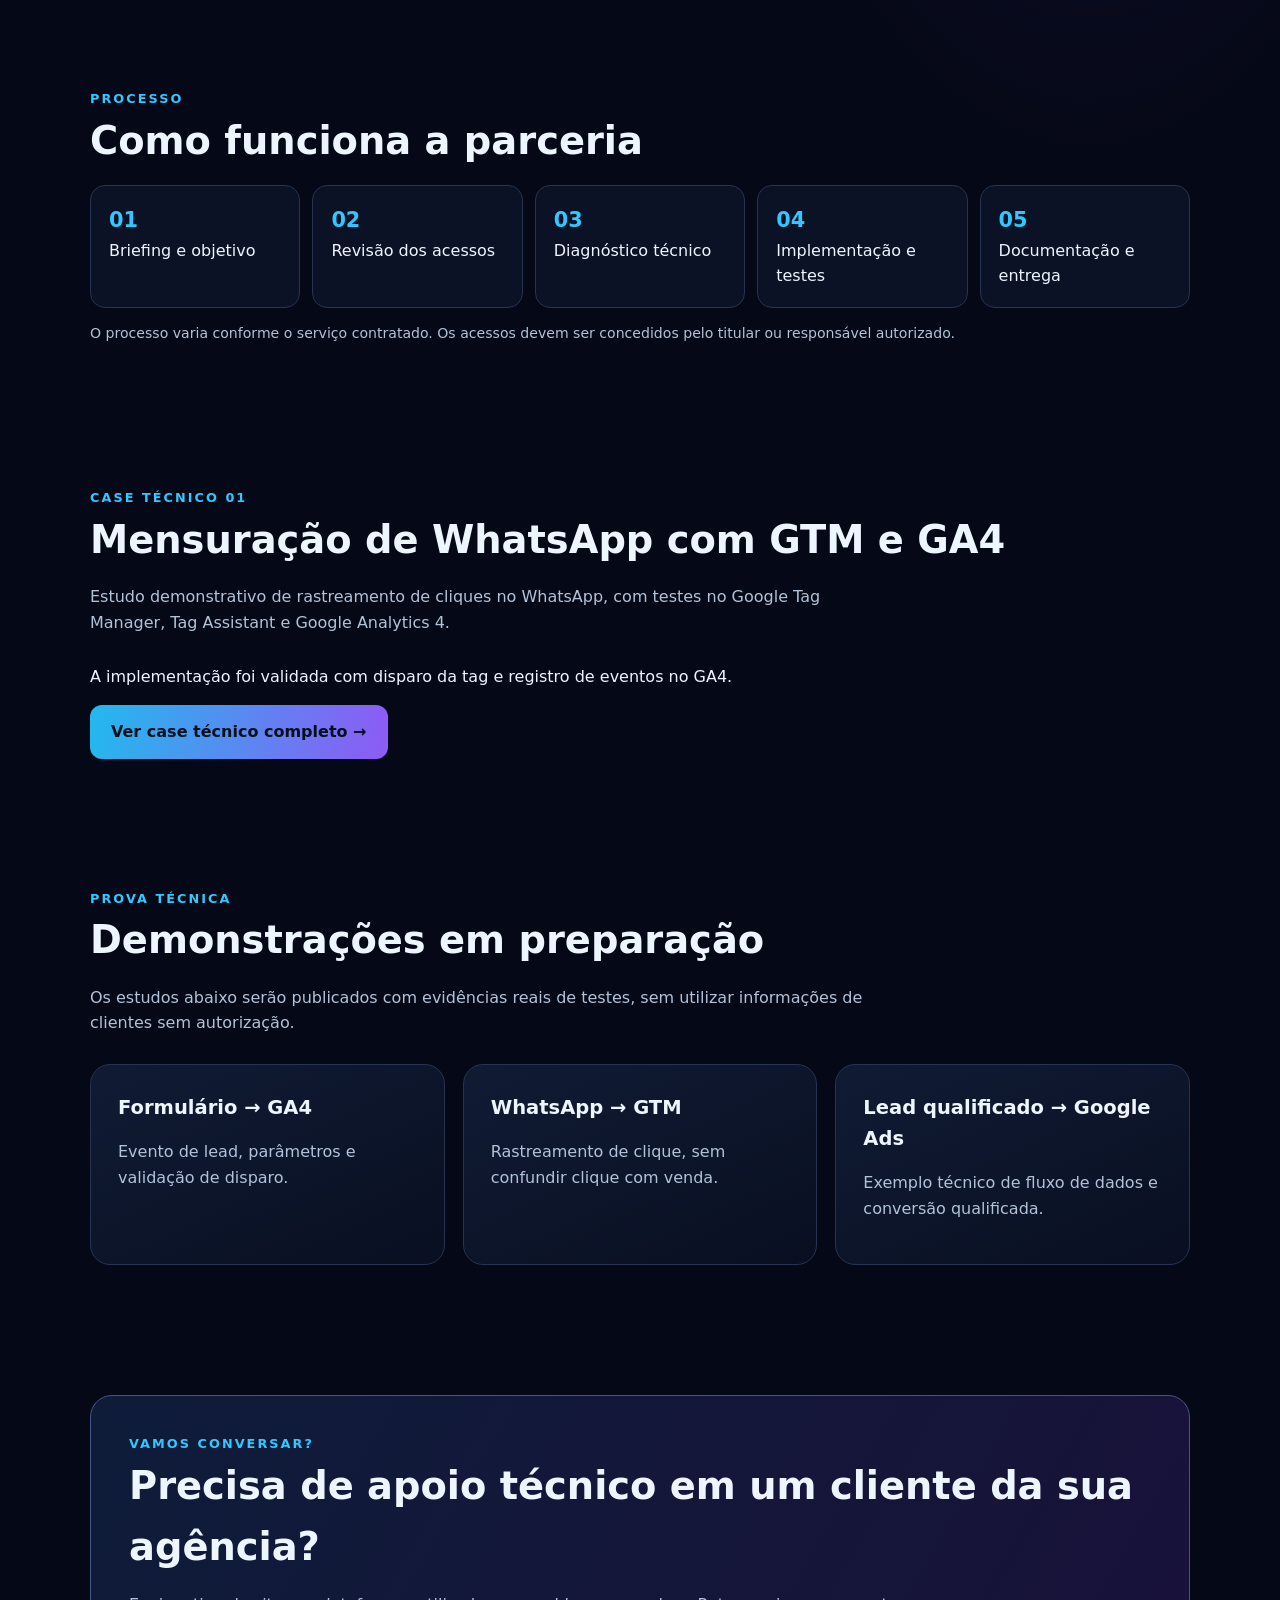
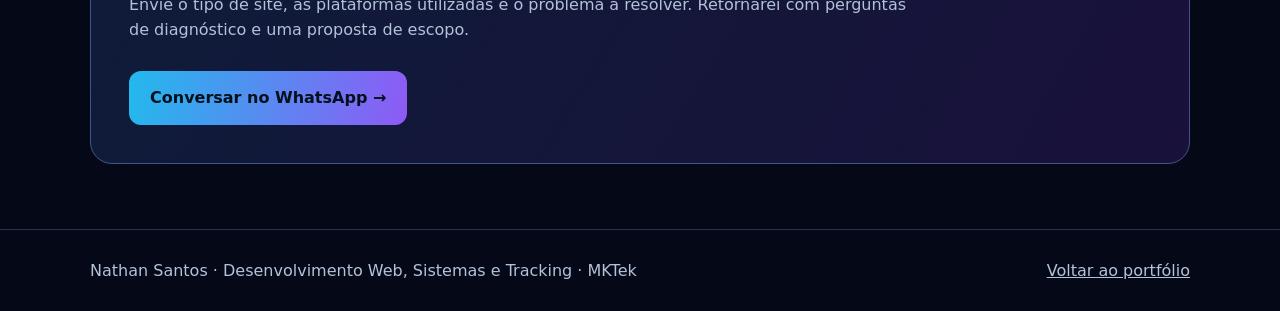
==== commit cebf604f: "Update tracking.html" ====
--- a/tracking.html
+++ b/tracking.html
@@ -17,7 +17,7 @@
 <noscript><iframe src="https://www.googletagmanager.com/ns.html?id=GTM-NJRKJF5J"
 height="0" width="0" style="display:none;visibility:hidden"></iframe></noscript>
 <!-- End Google Tag Manager (noscript) -->
-<header><nav class="wrap"><a class="brand" href="https://nathanpsantos.github.io/Portfolio_Nathan/">Nathan<span>.</span> <small style="font-size:.7em;color:#b4c2da">× MKTek</small></a><div class="navlinks"><a href="#servicos">Serviços</a><a href="#processo">Como funciona</a><a href="#demonstracoes">Demonstrações</a><a href="#contato">Contato</a><a href="https://nathanpsantos.github.io/Portfolio_Nathan/">Portfólio completo ↗</a></div></nav></header>
+<header><nav class="wrap"><a class="brand" href="https://nathanpsantos.github.io/Portfolio_Nathan/">Nathan<span>.</span> <small style="font-size:.7em;color:#b4c2da">× MKTek</small></a><div class="navlinks"><a href="#servicos">Serviços</a><a href="#processo">Como funciona</a><a href="#demonstracoes">Demonstrações</a><a href="#contato">Contato</a><a href="https://nathanpsantos.github.io/Portfolio_Nathan/">Portfólio completo ↗</a><a href="precos.html">Serviços e preços</a></div></nav></header>
 <main><div class="wrap hero"><div class="eyebrow">SUPORTE TÉCNICO PARA AGÊNCIAS DE MARKETING</div><h1>Sua agência cuida das campanhas. <span class="grad">Eu cuido da mensuração.</span></h1><p class="lead">Auditoria, configuração e correção de rastreamento com Google Tag Manager, GA4 e Google Ads. Apoio técnico pontual ou white label para agências e gestores de tráfego.</p><div class="actions"><a class="btn" href="https://wa.me/5511998566270?text=Ol%C3%A1%2C%20Nathan%21%20Sou%20de%20uma%20ag%C3%AAncia%20de%20marketing%20e%20gostaria%20de%20conversar%20sobre%20suporte%20t%C3%A9cnico%20de%20tracking%20e%20mensura%C3%A7%C3%A3o." target="_blank" rel="noopener">Solicitar orçamento técnico →</a><a class="btn secondary" href="#servicos">Conhecer os serviços</a></div><p class="small">Atendimento remoto • Projetos com escopo e prazo definidos • Sem promessas de resultados comerciais garantidos</p></div>
 <section id="servicos" class="wrap"><div class="eyebrow">SERVIÇOS</div><h2>Suporte técnico para seu próximo projeto</h2><p class="intro">Três formas de contratar, de uma revisão pontual a uma parceria de suporte.</p><div class="grid">
 <article class="card"><h3>01 · Auditoria de tracking</h3><p>Identificação de falhas, duplicações e oportunidades de melhoria na configuração atual.</p><div class="price">A partir de R$ 250</div><ul><li>Revisão de GTM e GA4</li><li>Eventos e conversões principais</li><li>Formulários e cliques de WhatsApp</li><li>Relatório técnico priorizado</li></ul><p class="small">Correções não incluídas. Valor sujeito ao escopo.</p></article>
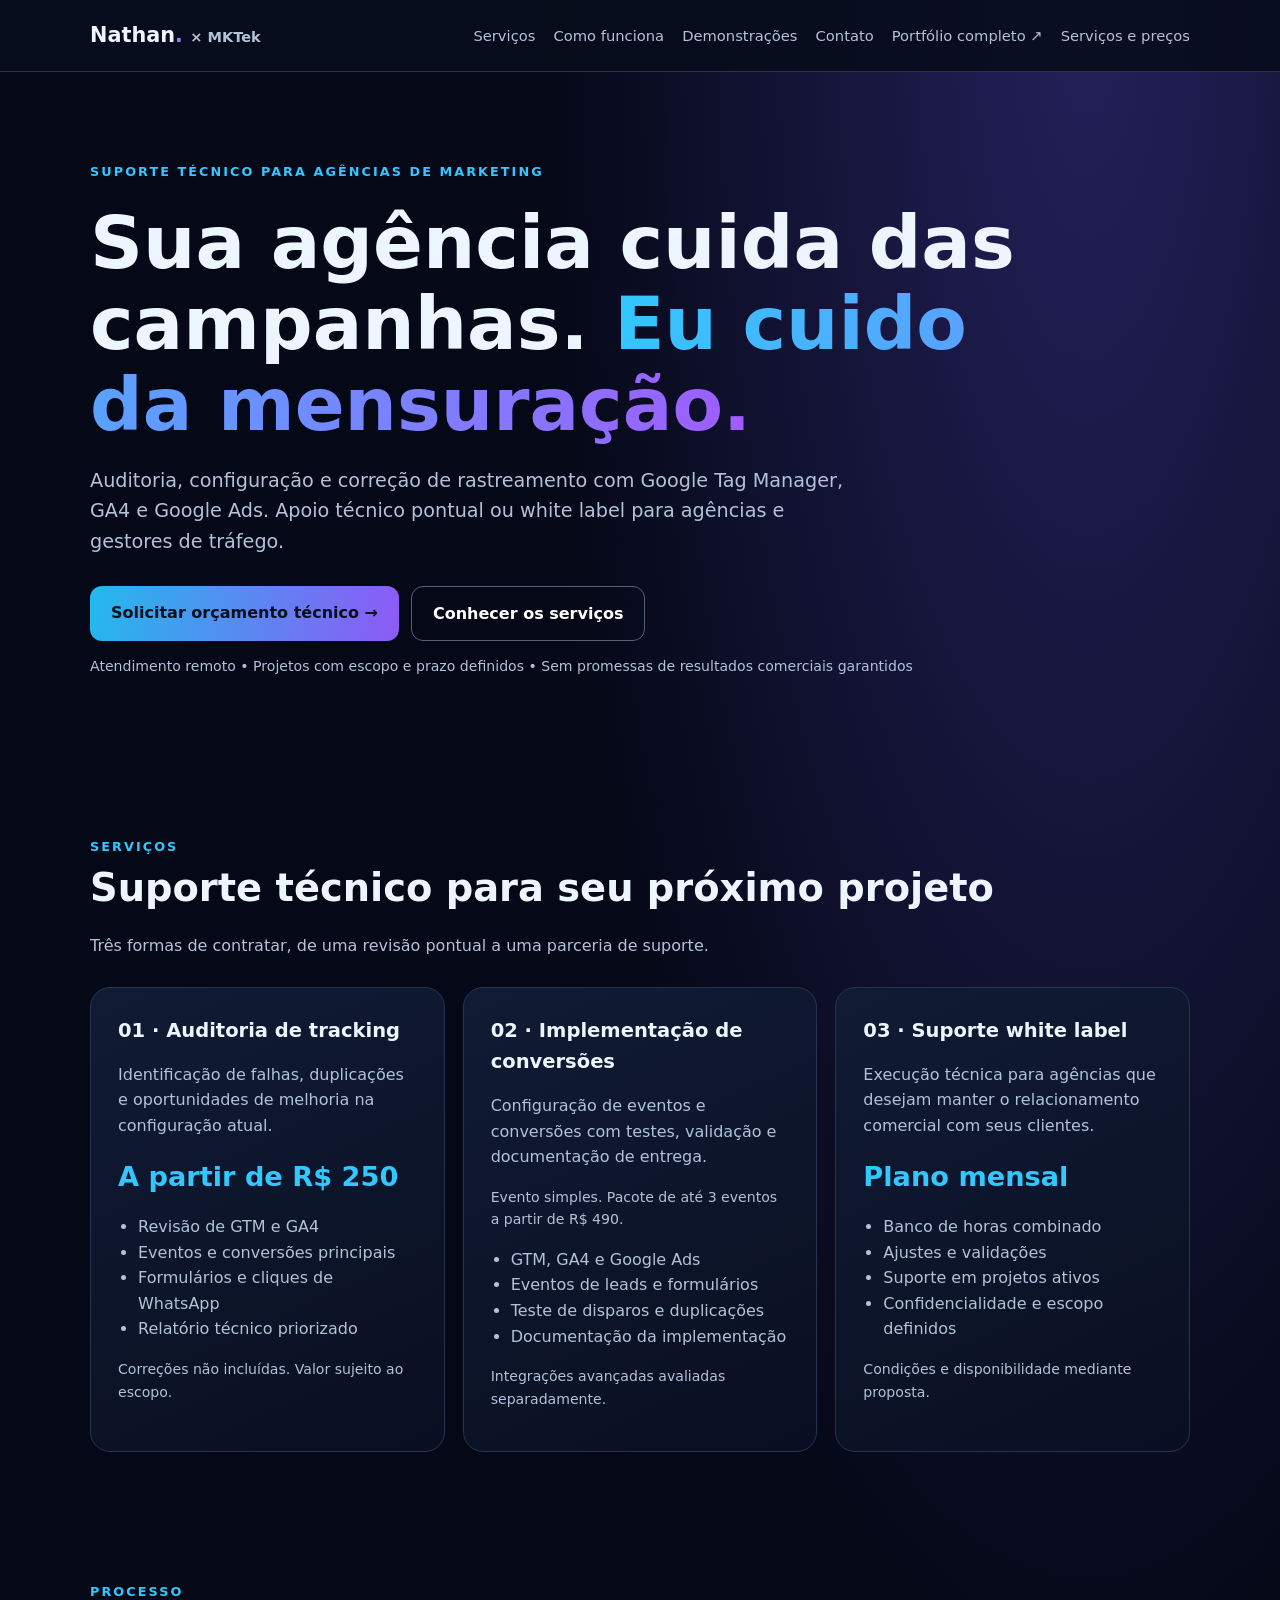
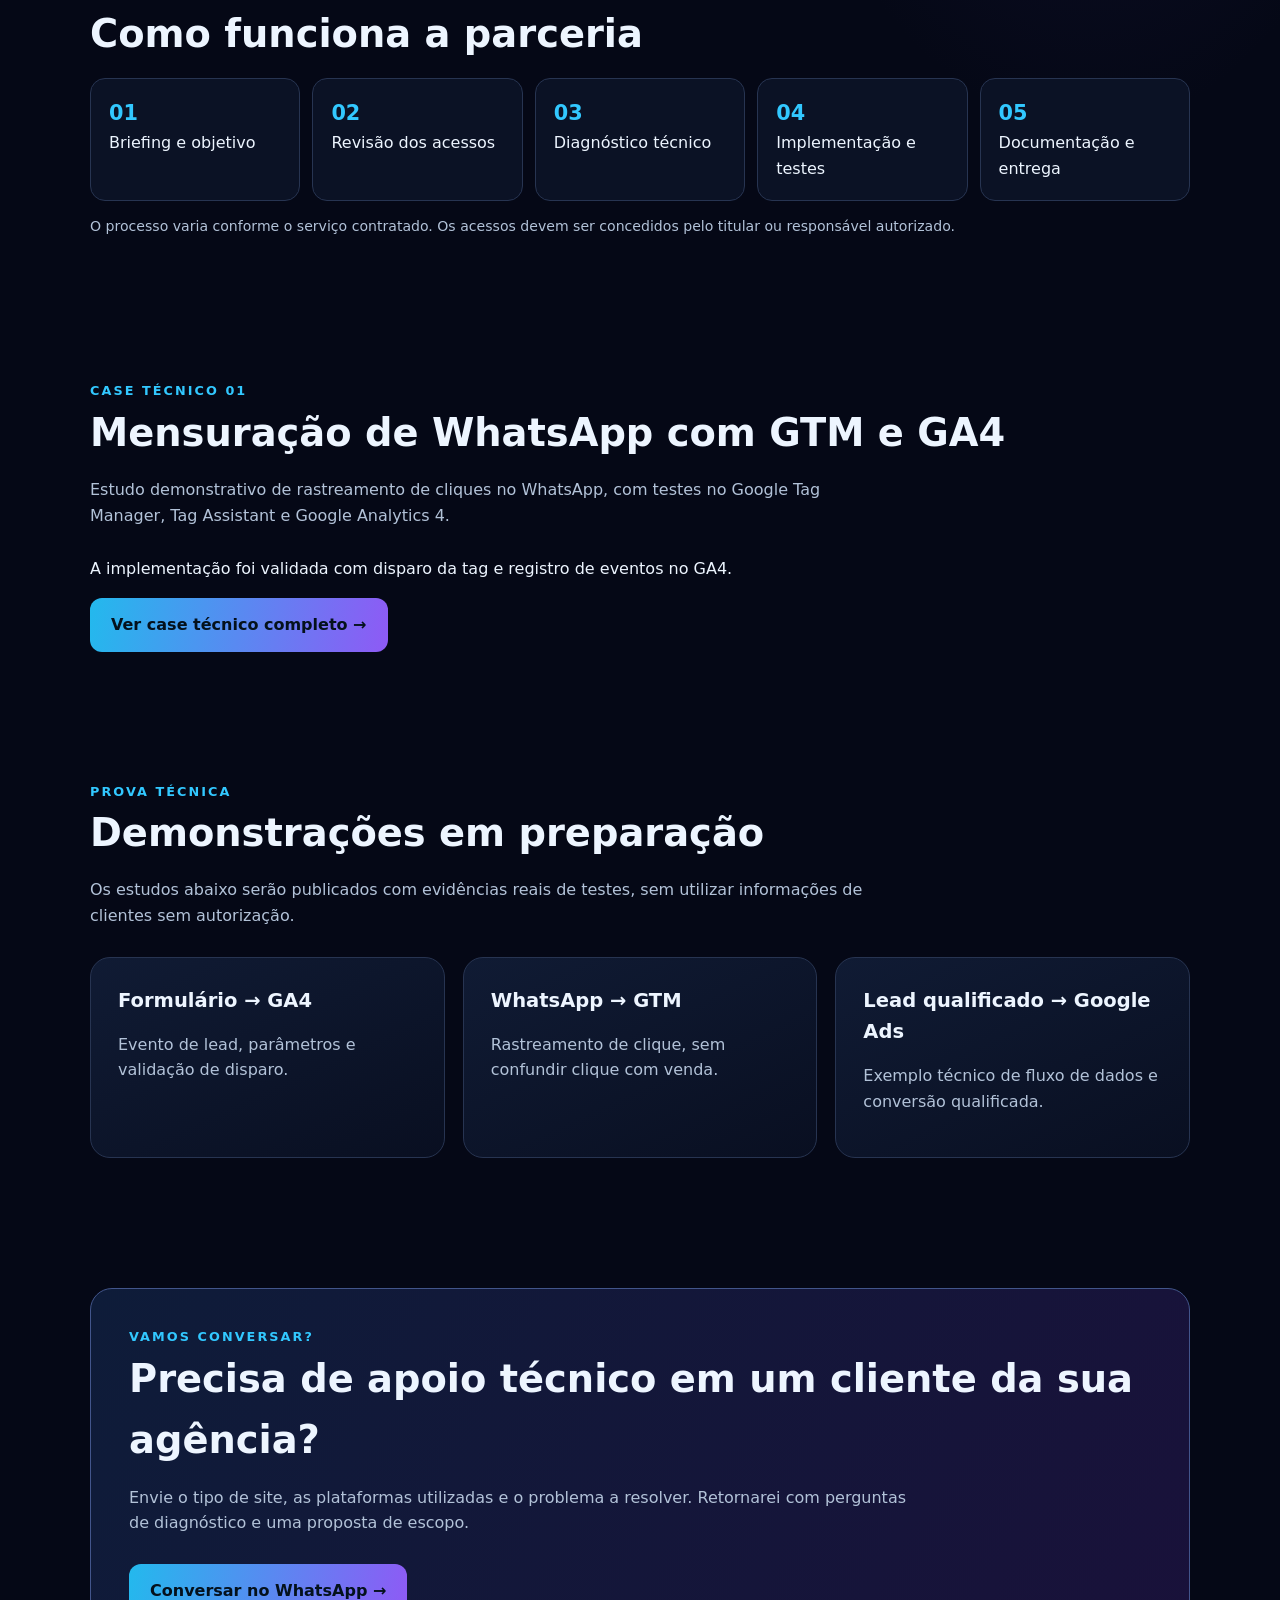
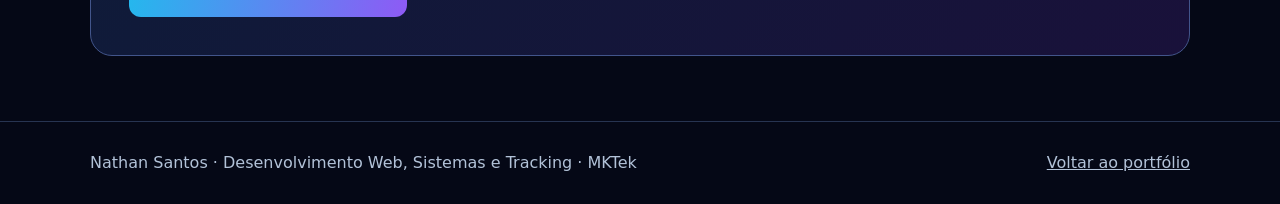
==== commit 219ea78c: "Update tracking.html" ====
--- a/tracking.html
+++ b/tracking.html
@@ -21,7 +21,7 @@
 <main><div class="wrap hero"><div class="eyebrow">SUPORTE TÉCNICO PARA AGÊNCIAS DE MARKETING</div><h1>Sua agência cuida das campanhas. <span class="grad">Eu cuido da mensuração.</span></h1><p class="lead">Auditoria, configuração e correção de rastreamento com Google Tag Manager, GA4 e Google Ads. Apoio técnico pontual ou white label para agências e gestores de tráfego.</p><div class="actions"><a class="btn" href="https://wa.me/5511998566270?text=Ol%C3%A1%2C%20Nathan%21%20Sou%20de%20uma%20ag%C3%AAncia%20de%20marketing%20e%20gostaria%20de%20conversar%20sobre%20suporte%20t%C3%A9cnico%20de%20tracking%20e%20mensura%C3%A7%C3%A3o." target="_blank" rel="noopener">Solicitar orçamento técnico →</a><a class="btn secondary" href="#servicos">Conhecer os serviços</a></div><p class="small">Atendimento remoto • Projetos com escopo e prazo definidos • Sem promessas de resultados comerciais garantidos</p></div>
 <section id="servicos" class="wrap"><div class="eyebrow">SERVIÇOS</div><h2>Suporte técnico para seu próximo projeto</h2><p class="intro">Três formas de contratar, de uma revisão pontual a uma parceria de suporte.</p><div class="grid">
 <article class="card"><h3>01 · Auditoria de tracking</h3><p>Identificação de falhas, duplicações e oportunidades de melhoria na configuração atual.</p><div class="price">A partir de R$ 250</div><ul><li>Revisão de GTM e GA4</li><li>Eventos e conversões principais</li><li>Formulários e cliques de WhatsApp</li><li>Relatório técnico priorizado</li></ul><p class="small">Correções não incluídas. Valor sujeito ao escopo.</p></article>
-<article class="card"><h3>02 · Implementação de conversões</h3><p>Configuração de eventos e conversões com testes, validação e documentação de entrega.</p><div class="price">A partir de R$ 190 por evento</div>Observação: evento simples; pacote até 3 eventos a partir de R$ 490.<ul><li>GTM, GA4 e Google Ads</li><li>Eventos de leads e formulários</li><li>Teste de disparos e duplicações</li><li>Documentação da implementação</li></ul><p class="small">Integrações avançadas avaliadas separadamente.</p></article>
+<article class="card"><h3>02 · Implementação de conversões</h3><p>Configuração de eventos e conversões com testes, validação e documentação de entrega.</p><p class="small"> Evento simples. Pacote de até 3 eventos a partir de R$ 490.</p><ul><li>GTM, GA4 e Google Ads</li><li>Eventos de leads e formulários</li><li>Teste de disparos e duplicações</li><li>Documentação da implementação</li></ul><p class="small">Integrações avançadas avaliadas separadamente.</p></article>
 <article class="card"><h3>03 · Suporte white label</h3><p>Execução técnica para agências que desejam manter o relacionamento comercial com seus clientes.</p><div class="price">Plano mensal</div><ul><li>Banco de horas combinado</li><li>Ajustes e validações</li><li>Suporte em projetos ativos</li><li>Confidencialidade e escopo definidos</li></ul><p class="small">Condições e disponibilidade mediante proposta.</p></article>
 </div></section>
 <section id="processo" class="wrap"><div class="eyebrow">PROCESSO</div><h2>Como funciona a parceria</h2><div class="steps"><div class="step"><b>01</b>Briefing e objetivo</div><div class="step"><b>02</b>Revisão dos acessos</div><div class="step"><b>03</b>Diagnóstico técnico</div><div class="step"><b>04</b>Implementação e testes</div><div class="step"><b>05</b>Documentação e entrega</div></div><p class="small">O processo varia conforme o serviço contratado. Os acessos devem ser concedidos pelo titular ou responsável autorizado.</p></section>
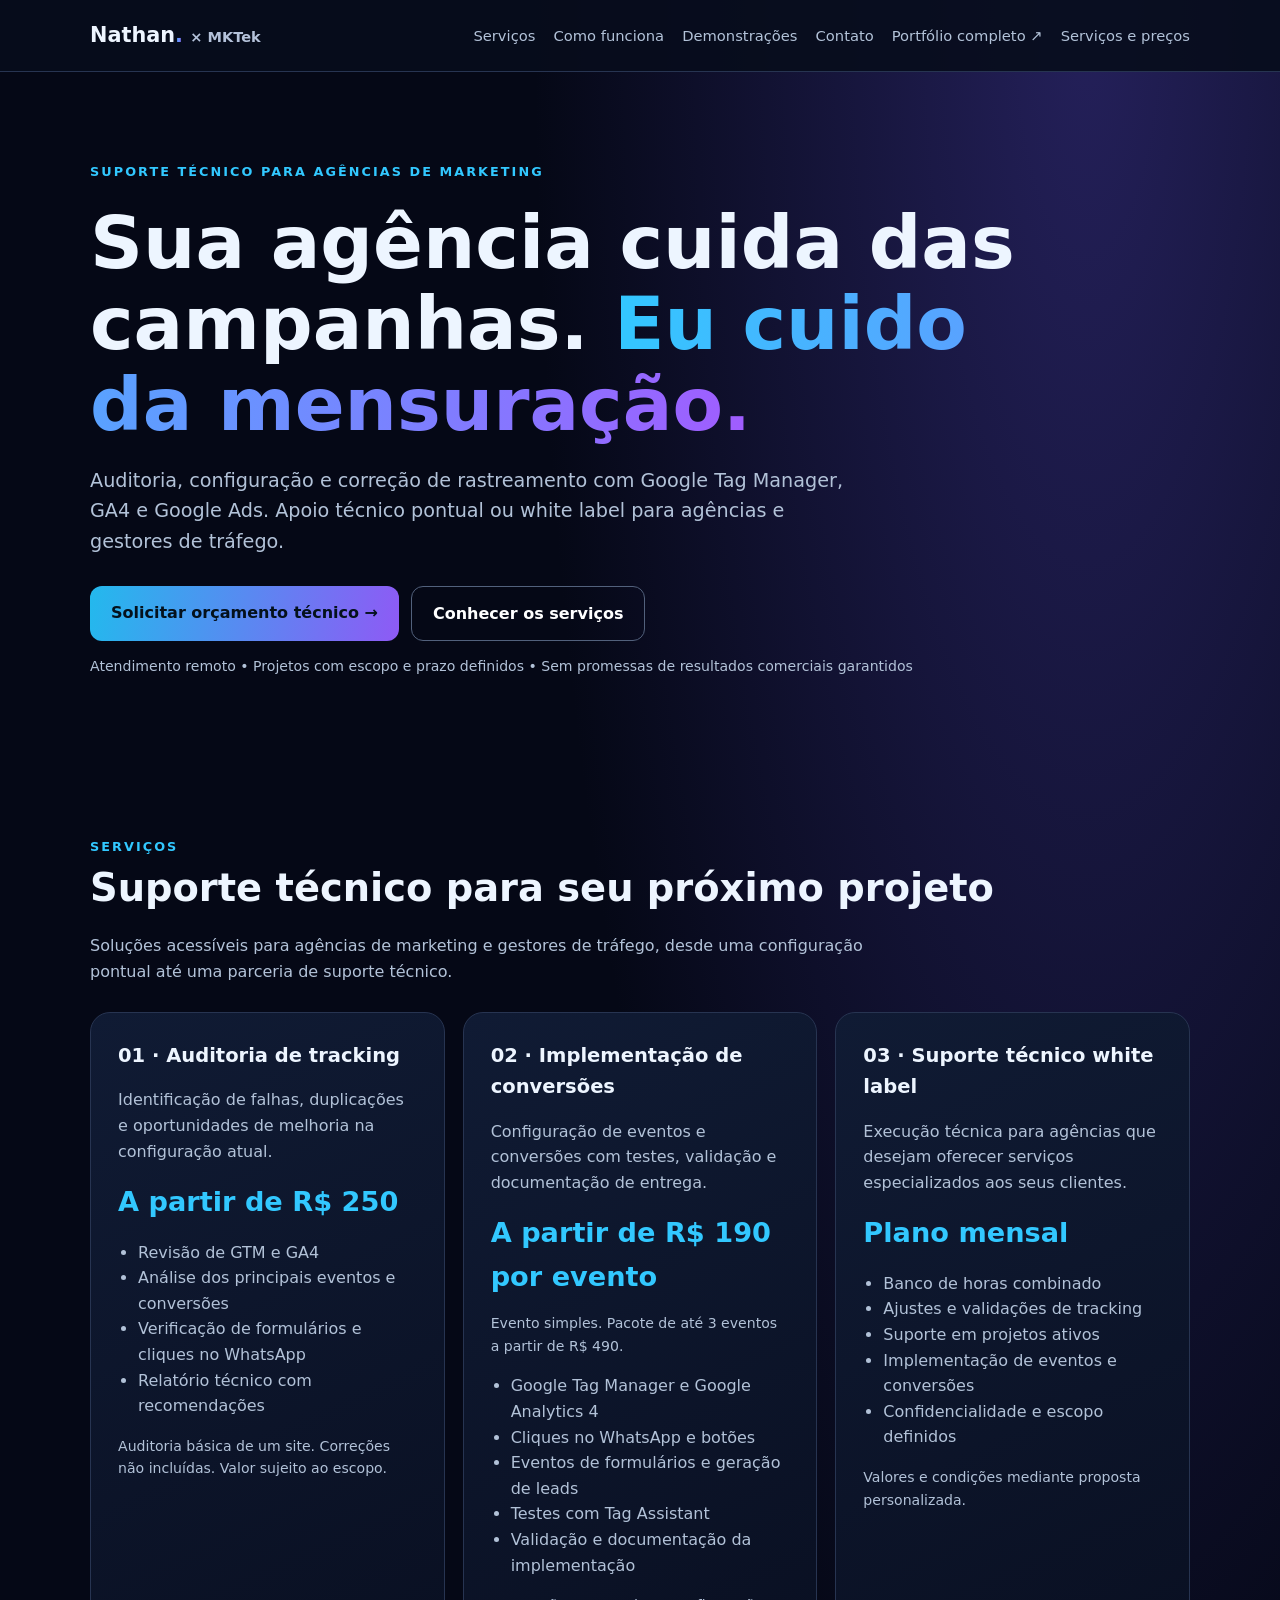
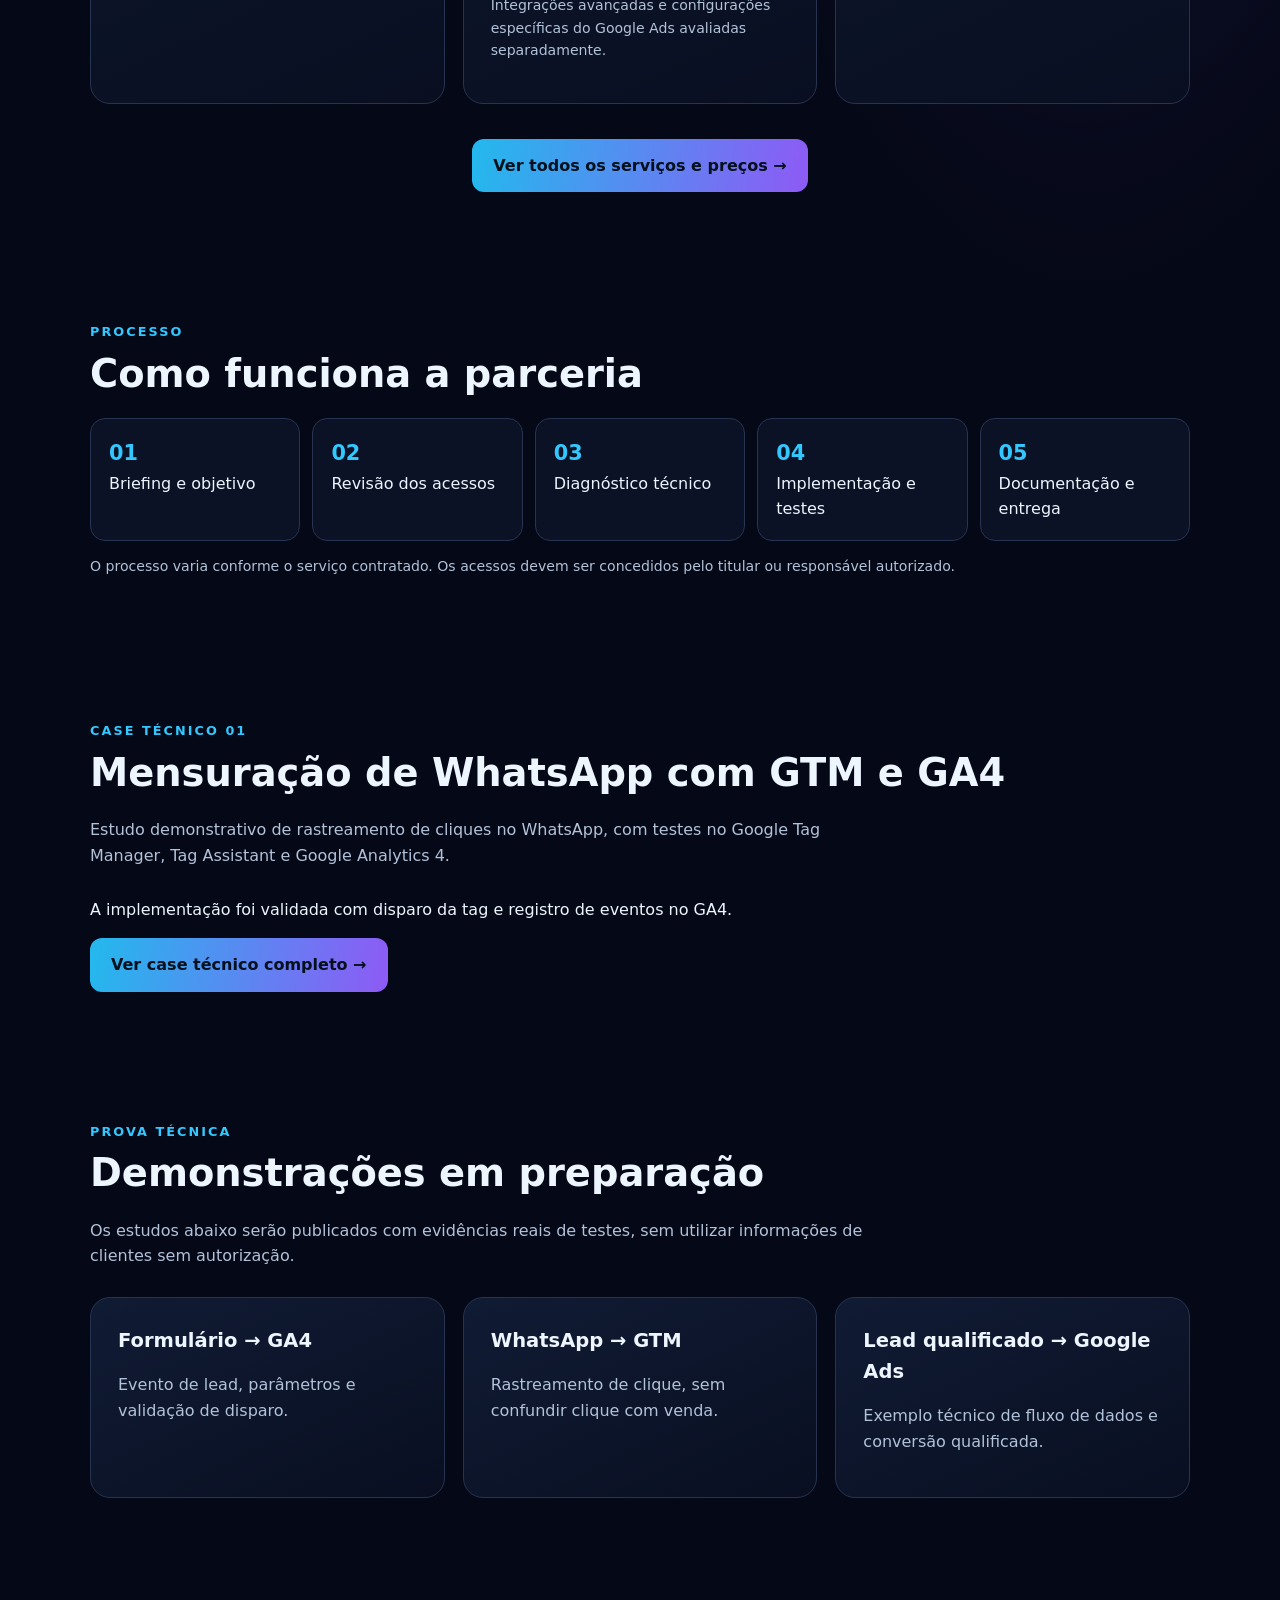
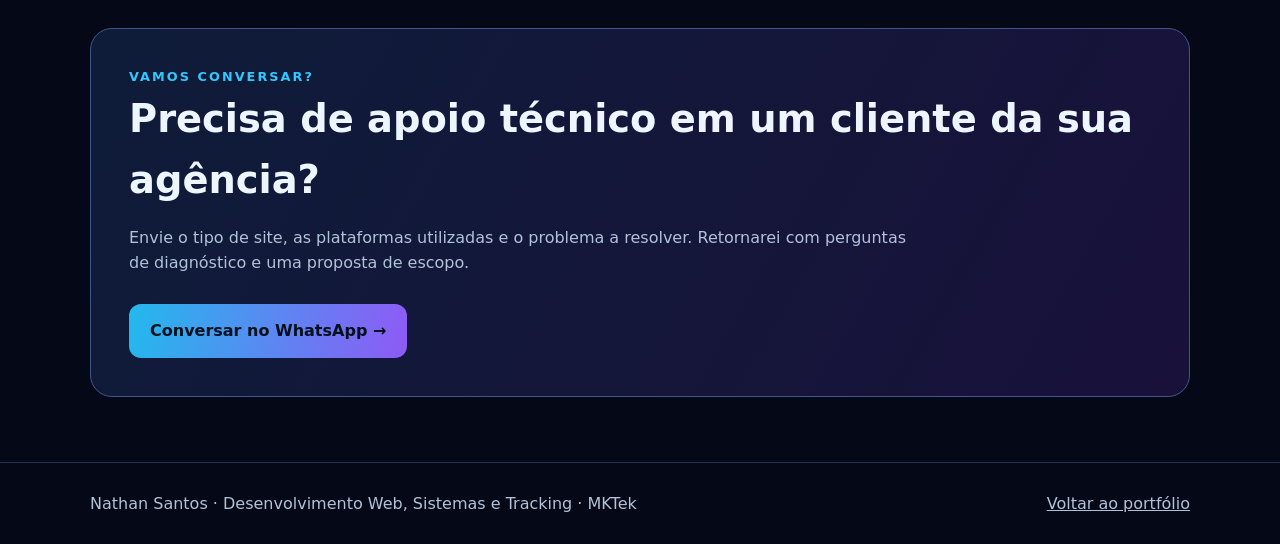
==== commit 6e5f7a78: "Update tracking.html" ====
--- a/tracking.html
+++ b/tracking.html
@@ -19,11 +19,104 @@
 <!-- End Google Tag Manager (noscript) -->
 <header><nav class="wrap"><a class="brand" href="https://nathanpsantos.github.io/Portfolio_Nathan/">Nathan<span>.</span> <small style="font-size:.7em;color:#b4c2da">× MKTek</small></a><div class="navlinks"><a href="#servicos">Serviços</a><a href="#processo">Como funciona</a><a href="#demonstracoes">Demonstrações</a><a href="#contato">Contato</a><a href="https://nathanpsantos.github.io/Portfolio_Nathan/">Portfólio completo ↗</a><a href="precos.html">Serviços e preços</a></div></nav></header>
 <main><div class="wrap hero"><div class="eyebrow">SUPORTE TÉCNICO PARA AGÊNCIAS DE MARKETING</div><h1>Sua agência cuida das campanhas. <span class="grad">Eu cuido da mensuração.</span></h1><p class="lead">Auditoria, configuração e correção de rastreamento com Google Tag Manager, GA4 e Google Ads. Apoio técnico pontual ou white label para agências e gestores de tráfego.</p><div class="actions"><a class="btn" href="https://wa.me/5511998566270?text=Ol%C3%A1%2C%20Nathan%21%20Sou%20de%20uma%20ag%C3%AAncia%20de%20marketing%20e%20gostaria%20de%20conversar%20sobre%20suporte%20t%C3%A9cnico%20de%20tracking%20e%20mensura%C3%A7%C3%A3o." target="_blank" rel="noopener">Solicitar orçamento técnico →</a><a class="btn secondary" href="#servicos">Conhecer os serviços</a></div><p class="small">Atendimento remoto • Projetos com escopo e prazo definidos • Sem promessas de resultados comerciais garantidos</p></div>
-<section id="servicos" class="wrap"><div class="eyebrow">SERVIÇOS</div><h2>Suporte técnico para seu próximo projeto</h2><p class="intro">Três formas de contratar, de uma revisão pontual a uma parceria de suporte.</p><div class="grid">
-<article class="card"><h3>01 · Auditoria de tracking</h3><p>Identificação de falhas, duplicações e oportunidades de melhoria na configuração atual.</p><div class="price">A partir de R$ 250</div><ul><li>Revisão de GTM e GA4</li><li>Eventos e conversões principais</li><li>Formulários e cliques de WhatsApp</li><li>Relatório técnico priorizado</li></ul><p class="small">Correções não incluídas. Valor sujeito ao escopo.</p></article>
-<article class="card"><h3>02 · Implementação de conversões</h3><p>Configuração de eventos e conversões com testes, validação e documentação de entrega.</p><p class="small"> Evento simples. Pacote de até 3 eventos a partir de R$ 490.</p><ul><li>GTM, GA4 e Google Ads</li><li>Eventos de leads e formulários</li><li>Teste de disparos e duplicações</li><li>Documentação da implementação</li></ul><p class="small">Integrações avançadas avaliadas separadamente.</p></article>
-<article class="card"><h3>03 · Suporte white label</h3><p>Execução técnica para agências que desejam manter o relacionamento comercial com seus clientes.</p><div class="price">Plano mensal</div><ul><li>Banco de horas combinado</li><li>Ajustes e validações</li><li>Suporte em projetos ativos</li><li>Confidencialidade e escopo definidos</li></ul><p class="small">Condições e disponibilidade mediante proposta.</p></article>
-</div></section>
+
+<section id="servicos" class="wrap">
+  <div class="eyebrow">SERVIÇOS</div>
+  <h2>Suporte técnico para seu próximo projeto</h2>
+  <p class="intro">
+    Soluções acessíveis para agências de marketing e gestores
+    de tráfego, desde uma configuração pontual até uma
+    parceria de suporte técnico.
+  </p>
+
+  <div class="grid">
+
+    <!-- SERVIÇO 01: AUDITORIA -->
+    <article class="card">
+      <h3>01 · Auditoria de tracking</h3>
+
+      <p>
+        Identificação de falhas, duplicações e oportunidades
+        de melhoria na configuração atual.
+      </p>
+
+      <div class="price">A partir de R$ 250</div>
+
+      <ul>
+        <li>Revisão de GTM e GA4</li>
+        <li>Análise dos principais eventos e conversões</li>
+        <li>Verificação de formulários e cliques no WhatsApp</li>
+        <li>Relatório técnico com recomendações</li>
+      </ul>
+
+      <p class="small">
+        Auditoria básica de um site. Correções não incluídas.
+        Valor sujeito ao escopo.
+      </p>
+    </article>
+
+    <!-- SERVIÇO 02: IMPLEMENTAÇÃO -->
+    <article class="card">
+      <h3>02 · Implementação de conversões</h3>
+
+      <p>
+        Configuração de eventos e conversões com testes,
+        validação e documentação de entrega.
+      </p>
+
+      <div class="price">A partir de R$ 190 por evento</div>
+
+      <p class="small">
+        Evento simples. Pacote de até 3 eventos
+        a partir de R$ 490.
+      </p>
+
+      <ul>
+        <li>Google Tag Manager e Google Analytics 4</li>
+        <li>Cliques no WhatsApp e botões</li>
+        <li>Eventos de formulários e geração de leads</li>
+        <li>Testes com Tag Assistant</li>
+        <li>Validação e documentação da implementação</li>
+      </ul>
+
+      <p class="small">
+        Integrações avançadas e configurações específicas
+        do Google Ads avaliadas separadamente.
+      </p>
+    </article>
+
+    <!-- SERVIÇO 03: WHITE LABEL -->
+    <article class="card">
+      <h3>03 · Suporte técnico white label</h3>
+
+      <p>
+        Execução técnica para agências que desejam oferecer
+        serviços especializados aos seus clientes.
+      </p>
+
+      <div class="price">Plano mensal</div>
+
+      <ul>
+        <li>Banco de horas combinado</li>
+        <li>Ajustes e validações de tracking</li>
+        <li>Suporte em projetos ativos</li>
+        <li>Implementação de eventos e conversões</li>
+        <li>Confidencialidade e escopo definidos</li>
+      </ul>
+
+      <p class="small">
+        Valores e condições mediante proposta personalizada.
+      </p>
+    </article>
+
+  </div>
+
+  <div style="text-align:center; margin-top:35px;">
+    <a href="precos.html" class="btn">
+      Ver todos os serviços e preços →
+    </a>
+  </div>
+</section>
 <section id="processo" class="wrap"><div class="eyebrow">PROCESSO</div><h2>Como funciona a parceria</h2><div class="steps"><div class="step"><b>01</b>Briefing e objetivo</div><div class="step"><b>02</b>Revisão dos acessos</div><div class="step"><b>03</b>Diagnóstico técnico</div><div class="step"><b>04</b>Implementação e testes</div><div class="step"><b>05</b>Documentação e entrega</div></div><p class="small">O processo varia conforme o serviço contratado. Os acessos devem ser concedidos pelo titular ou responsável autorizado.</p></section>
 <section id="case-tecnico" class="wrap">
   <div class="eyebrow">CASE TÉCNICO 01</div>
